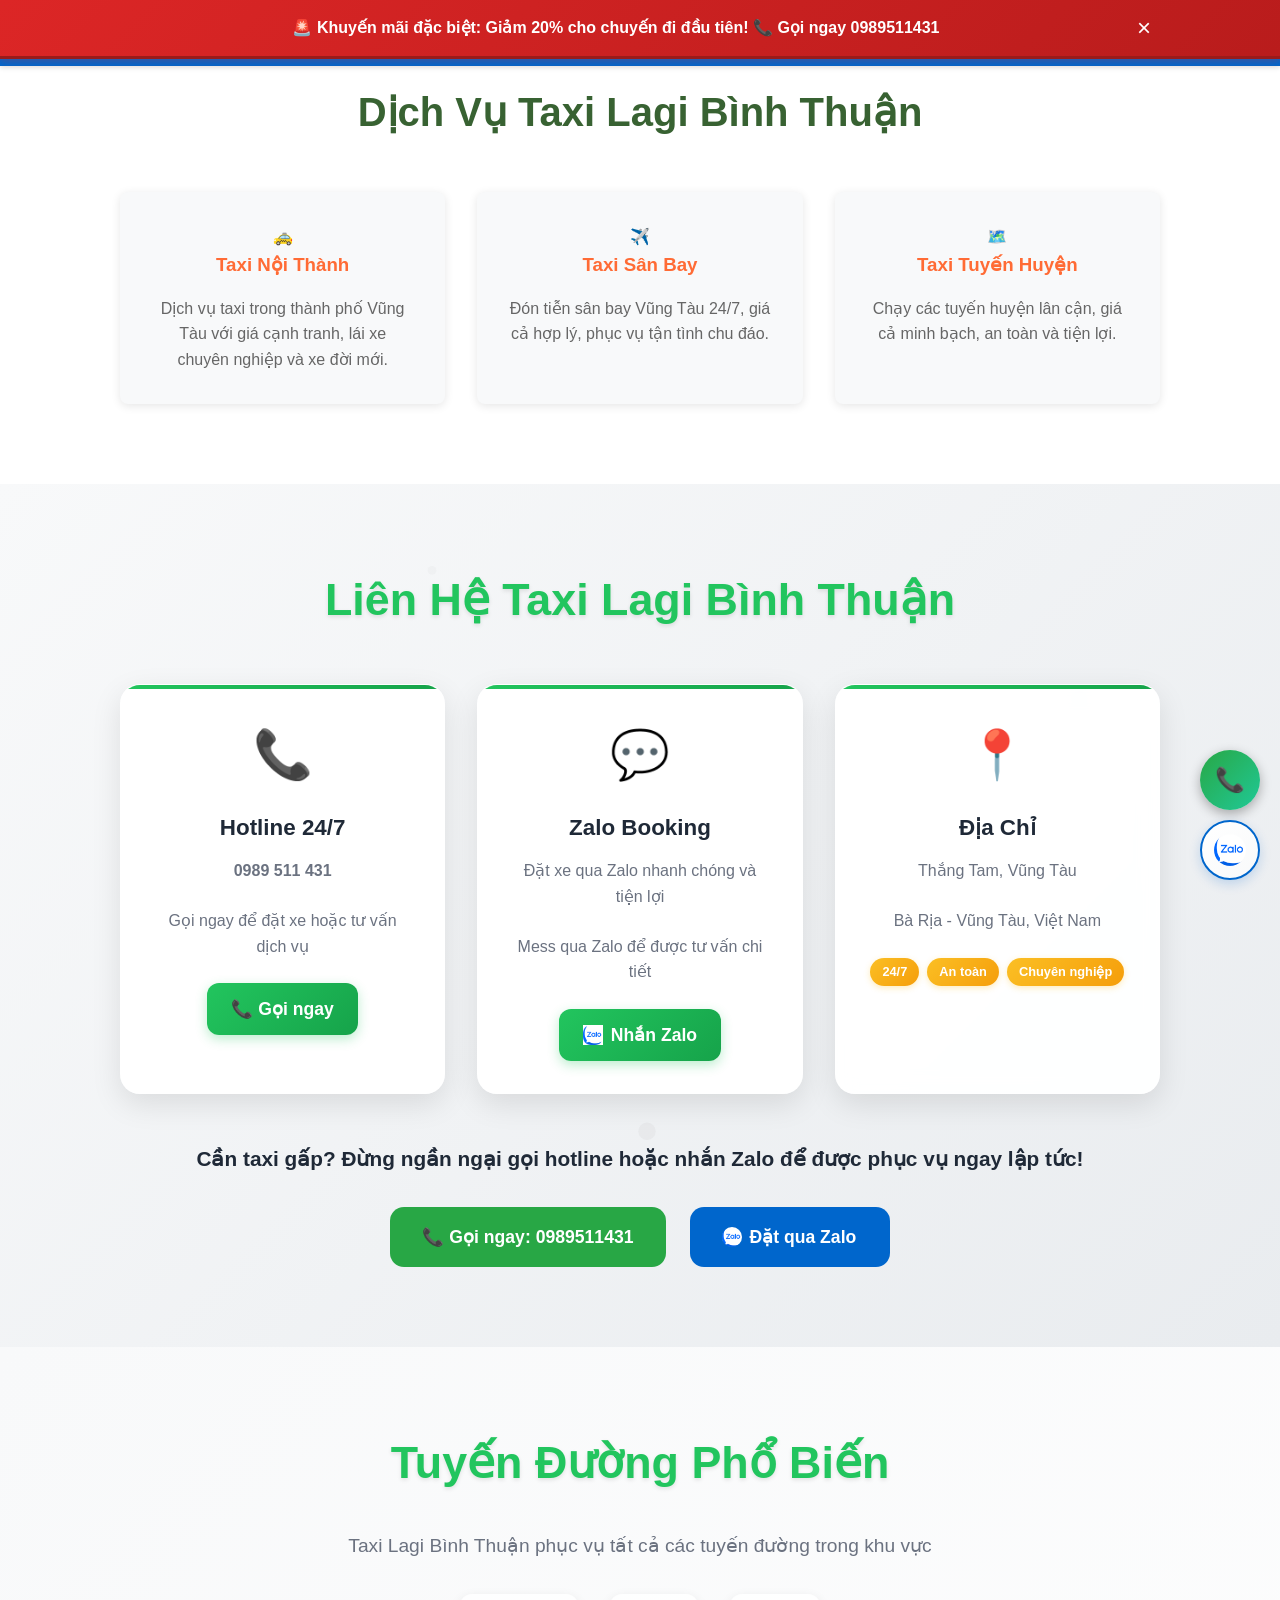
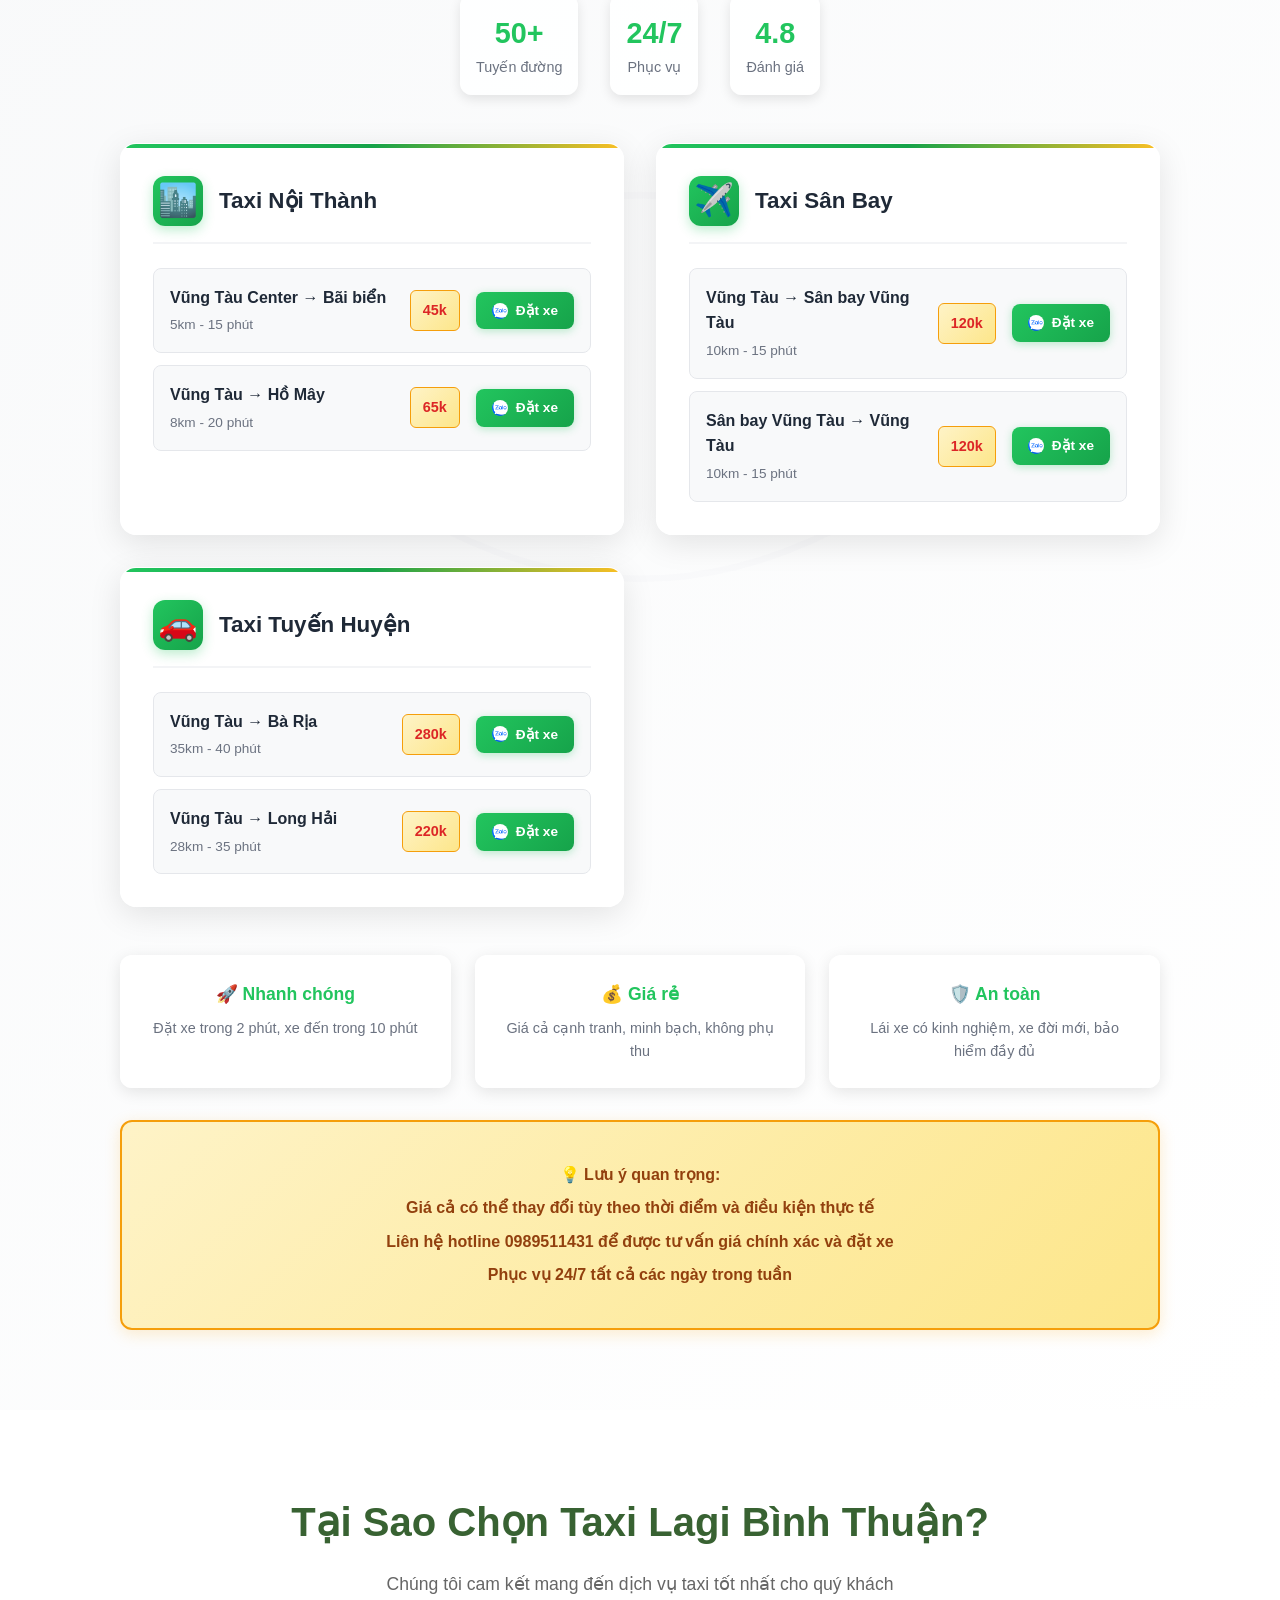
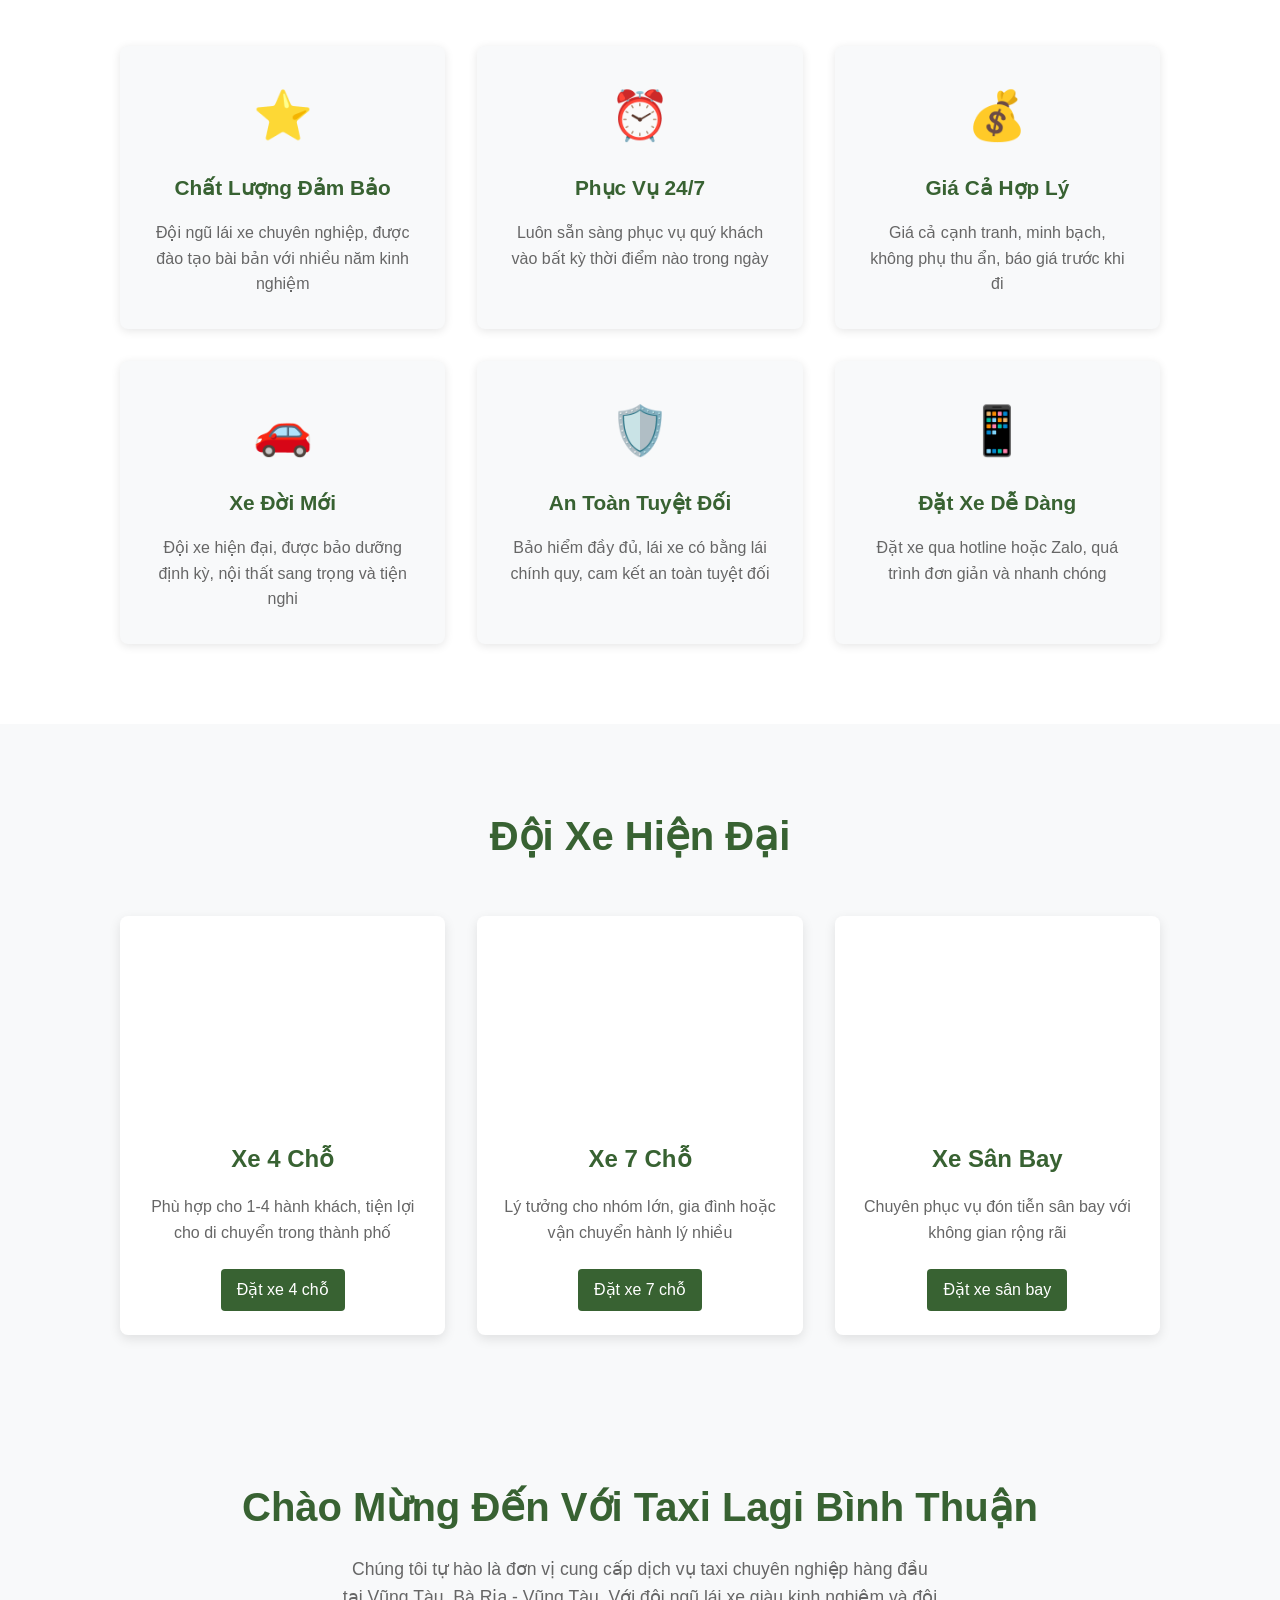
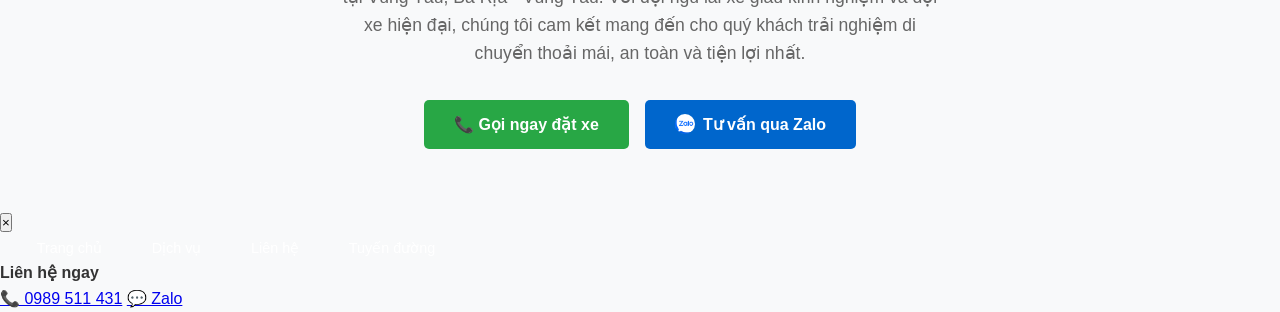
==== index.amp.html @ 353d8f66 "add lagi" ====
<!DOCTYPE html>
<html ⚡ lang="vi">
<head>
    <meta charset="UTF-8">
    <meta name="viewport" content="width=device-width, initial-scale=1.0">
    <title>Số Taxi Lagi Bình Thuận - Taxi Lagi Bình Thuận Lâm Đồng Hotline 0989511431 | Đặt Taxi Lagi</title>
    <meta name="robots" >
    <meta name="description" content="Số Taxi Lagi Bình Thuận 0989511431 - Taxi Lagi Bình Thuận Lâm Đồng chuyên nghiệp. Đặt taxi Lagi 24/7 tại Lagi, Bình Thuận, Lâm Đồng. Dịch vụ đón tiễn sân bay, nội thành, tuyến huyện với giá rẻ. Hotline 0989511431.">
    <meta name="keywords" content="số taxi lagi bình thuận, taxi lagi bình thuận lâm đồng, hotline taxi lagi bình thuận, đặt taxi lagi bình thuận, taxi lagi, taxi bình thuận, taxi lâm đồng, taxi sân bay">
    <meta name="robots" content="index, follow">
    <link rel="canonical" href="https://taxilagi.vn/">
    <link rel="icon" href="./assets/images/logo_01.png" type="image/png">

    <!-- AMP Boilerplate -->
    <style amp-boilerplate>body{-webkit-animation:-amp-start 8s steps(1,end) 0s 1 normal both;-moz-animation:-amp-start 8s steps(1,end) 0s 1 normal both;-ms-animation:-amp-start 8s steps(1,end) 0s 1 normal both;animation:-amp-start 8s steps(1,end) 0s 1 normal both}@-webkit-keyframes -amp-start{from{visibility:hidden}to{visibility:visible}}@-moz-keyframes -amp-start{from{visibility:hidden}to{visibility:visible}}@-ms-keyframes -amp-start{from{visibility:hidden}to{visibility:visible}}@-o-keyframes -amp-start{from{visibility:hidden}to{visibility:visible}}@keyframes -amp-start{from{visibility:hidden}to{visibility:visible}}</style><noscript><style amp-boilerplate>body{-webkit-animation:none;-moz-animation:none;-ms-animation:none;animation:none}</style></noscript>

    <!-- AMP Scripts -->
    <script async src="https://cdn.ampproject.org/v0.js"></script>
    <script async custom-element="amp-carousel" src="https://cdn.ampproject.org/v0/amp-carousel-0.2.js"></script>
    <script async custom-element="amp-iframe" src="https://cdn.ampproject.org/v0/amp-iframe-0.1.js"></script>
    <script async custom-element="amp-analytics" src="https://cdn.ampproject.org/v0/amp-analytics-0.1.js"></script>
    <script async custom-element="amp-sidebar" src="https://cdn.ampproject.org/v0/amp-sidebar-0.1.js"></script>

    <!-- Open Graph Meta Tags -->
    <meta property="og:type" content="website">
    <meta property="og:title" content="Số Taxi Lagi Bình Thuận - Taxi Lagi Bình Thuận Lâm Đồng Hotline 0989511431 | Đặt Taxi Lagi">
    <meta property="og:description" content="Số Taxi Lagi Bình Thuận 0989511431 - Taxi Lagi Bình Thuận Lâm Đồng chuyên nghiệp. Đặt taxi Lagi 24/7 tại Lagi, Bình Thuận, Lâm Đồng. Dịch vụ đón tiễn sân bay, nội thành, tuyến huyện với giá rẻ. Hotline 0989511431.">
    <meta property="og:url" content="https://taxilagi.vn/">
    <meta property="og:image" content="./assets/images/logo_01.png">
    <meta property="og:image:width" content="1200">
    <meta property="og:image:height" content="630">
    <meta property="og:site_name" content="Taxi Lagi Bình Thuận">
    <meta property="og:locale" content="vi_VN">

    <!-- Twitter Cards Meta Tags -->
    <meta name="twitter:card" content="summary_large_image">
    <meta name="twitter:title" content="Số Taxi Lagi Bình Thuận - Taxi Lagi Bình Thuận Lâm Đồng Hotline 0989511431 | Đặt Taxi Lagi">
    <meta name="twitter:description" content="Số Taxi Lagi Bình Thuận 0989511431 - Taxi Lagi Bình Thuận Lâm Đồng chuyên nghiệp. Đặt taxi Lagi 24/7 tại Lagi, Bình Thuận, Lâm Đồng. Dịch vụ đón tiễn sân bay, nội thành, tuyến huyện với giá rẻ. Hotline 0989511431.">
    <meta name="twitter:image" content="./assets/images/logo_01.png">


    <!-- Structured Data JSON-LD for LocalBusiness -->
    <script type="application/ld+json">
    {
      "@context": "https://schema.org",
      "@type": "LocalBusiness",
      "name": "Taxi Lagi Bình Thuận",
      "description": "Dịch vụ taxi chuyên nghiệp tại Lagi, Bình Thuận, Lâm Đồng với hotline 0989511431",
      "url": "https://taxilagi.vn/",
      "telephone": "+84-989-511-431",
      "address": {
        "@type": "PostalAddress",
        "streetAddress": "105 Lê Minh Công, Phước Lộc, Lagi",
        "addressLocality": "Lagi",
        "addressRegion": "Bình Thuận",
        "postalCode": "77000",
        "addressCountry": "VN"
      },
      "geo": {
        "@type": "GeoCoordinates",
        "latitude": 10.6667,
        "longitude": 107.7833
      },
      "openingHours": "Mo-Sa 00:00-23:59",
      "priceRange": "$$",
      "aggregateRating": {
        "@type": "AggregateRating",
        "ratingValue": "4.8",
        "reviewCount": "150"
      },
      "serviceArea": {
        "@type": "Place",
        "name": "Lagi, Bình Thuận, Lâm Đồng và các khu vực lân cận"
      },
      "offers": [
        {
          "@type": "Offer",
          "name": "Taxi Nội Thành",
          "description": "Dịch vụ taxi trong thị xã Lagi"
        },
        {
          "@type": "Offer",
          "name": "Taxi Sân Bay",
          "description": "Đón tiễn sân bay Liên Khương"
        },
        {
          "@type": "Offer",
          "name": "Taxi Tuyến Huyện",
          "description": "Dịch vụ taxi đến các huyện lân cận"
        }
      ],
      "contactPoint": {
        "@type": "ContactPoint",
        "telephone": "+84-989-511-431",
        "contactType": "customer service",
        "availableLanguage": "Vietnamese",
        "hoursAvailable": "Mo-Sa 00:00-23:59"
      },
      "sameAs": [
        "https://zalo.me/0989511431",
        "https://taxivũngtàu.vn/"
      ]
    }
    </script>

    <!-- Additional JSON-LD for Phone Display -->
    <script type="application/ld+json">
    {
      "@context": "https://schema.org",
      "@type": "Organization",
      "name": "Taxi Lagi Bình Thuận",
      "url": "https://taxivũngtàu.vn/",
      "telephone": "+84-989-511-431",
      "contactPoint": {
        "@type": "ContactPoint",
        "telephone": "+84-989-511-431",
        "contactType": "Taxi Service Hotline",
        "areaServed": "VN",
        "availableLanguage": "Vietnamese"
      }
    }
    </script>

    <!-- JSON-LD for Service with Phone -->
    <script type="application/ld+json">
    {
      "@context": "https://schema.org",
      "@type": "Service",
      "name": "Dịch vụ Taxi Lagi Bình Thuận",
      "description": "Taxi Lagi Bình Thuận - Dịch vụ taxi chuyên nghiệp với hotline 0989511431",
      "provider": {
        "@type": "LocalBusiness",
        "name": "Taxi Lagi Bình Thuận",
        "telephone": "+84-989-511-431"
      },
      "areaServed": {
        "@type": "Place",
        "name": "Bà Rịa - Vũng Tàu và các khu vực lân cận"
      },
      "serviceType": "Taxi Service"
    }
    </script>

    <!-- AMP Analytics -->
    <amp-analytics type="googleanalytics" id="analytics">
    <script type="application/json">
    {
      "vars": {
        "account": "UA-XXXXXX-X"
      },
      "triggers": {
        "trackPageview": {
          "on": "visible",
          "request": "pageview"
        },
        "trackCallClick": {
          "on": "click",
          "selector": ".btn-primary",
          "request": "event",
          "vars": {
            "eventCategory": "engagement",
            "eventAction": "call_click"
          }
        },
        "trackZaloClick": {
          "on": "click",
          "selector": ".btn-secondary",
          "request": "event",
          "vars": {
            "eventCategory": "engagement",
            "eventAction": "zalo_click"
          }
        }
      }
    }
    </script>
    </amp-analytics>

    <style amp-custom>
/* Taxi Lagi Bình Thuận - Styles */

/* Reset và Base Styles */
* {
    margin: 0;
    padding: 0;
    box-sizing: border-box;
}

/* Notification Banner */
.notification-banner {
    position: fixed;
    top: 0;
    left: 0;
    right: 0;
    background: linear-gradient(135deg, #dc2626, #b91c1c);
    color: white;
    padding: 12px 0;
    z-index: 1100;
    box-shadow: 0 2px 8px rgba(220, 38, 38, 0.3);
    transform: translateY(0);
    transition: transform 0.3s ease;
    border-bottom: 3px solid #991b1b;
}

.notification-banner.hidden {
    transform: translateY(-100%);
}

.notification-content {
    display: flex;
    justify-content: space-between;
    align-items: center;
    max-width: 1080px;
    margin: 0 auto;
    padding: 0 20px;
}

.notification-text {
    font-size: 1rem;
    font-weight: 600;
    line-height: 1.4;
    flex: 1;
    text-align: center;
}

.notification-close {
    background: none;
    border: none;
    color: white;
    font-size: 24px;
    cursor: pointer;
    padding: 4px;
    border-radius: 50%;
    width: 32px;
    height: 32px;
    display: flex;
    align-items: center;
    justify-content: center;
    transition: all 0.2s ease;
    margin-left: 16px;
}

.notification-close:hover {
    background: rgba(255, 255, 255, 0.2);
    transform: scale(1.1);
}

/* Adjust body padding when banner is visible */
body {
    padding-top: 0;
    transition: padding-top 0.3s ease;
}

body.banner-visible {
    padding-top: 60px; /* Adjust based on banner height */
}

body {
    font-family: 'Roboto', sans-serif;
    line-height: 1.6;
    color: #333;
    background-color: #f8f9fa;
}

/* Container */
.container {
    max-width: 1080px;
    margin: 0 auto;
    padding: 0 20px;
}

/* Header */
header {
    background-color: #0266cc; /* Xanh dương cố định thay vì transparent */
    color: white;
    padding: 0.8rem 0;
    position: fixed;
    width: 100%;
    top: 0;
    z-index: 1000;
    box-shadow: 0 2px 5px rgba(0,0,0,0.1);
}

/* Adjust header position when banner is visible */
body.banner-visible header {
    top: 60px; /* Push header down by banner height */
}

header .container {
    display: flex;
    justify-content: space-between;
    align-items: center;
}

.logo {
    font-size: 1.5rem;
    font-weight: bold;
    display: flex;
    align-items: center;
    margin: 0;
}

.logo img {
    height: 40px;
    width: auto;
}

nav ul {
    display: flex;
    list-style: none;
    margin: 0;
    padding: 0;
}

nav ul li {
    margin-left: 1.5rem;
}

nav ul li a {
    color: white;
    text-decoration: none;
    font-weight: 500;
    font-size: 0.9rem;
    transition: color 0.3s ease;
    padding: 0.5rem 0.8rem;
    border-radius: 4px;
}

nav ul li a:hover {
    color: #ffe66d; /* Vàng nhạt */
    background-color: rgba(255, 255, 255, 0.1);
}

/* Taxi Lagi Bình Thuận - Styles */

/* Mobile Navigation */
@media (max-width: 768px) {
    nav ul {
        display: none; /* Hide nav menu on mobile, use AMP sidebar instead */
    }

    header .container {
        padding: 0 15px;
    }

    .logo {
        font-size: 1.2rem;
    }

    .logo img {
        height: 35px;
    }
}

/* Hamburger Menu Button for Mobile */
.mobile-menu-btn {
    display: none;
    background: none;
    border: none;
    color: white;
    font-size: 24px;
    cursor: pointer;
    padding: 5px;
    margin-left: auto;
}

@media (max-width: 768px) {
    .mobile-menu-btn {
        display: block;
    }
}

/* Hero Section - Slider Only Images */
.hero {
    position: relative;
    width: 100%;
    overflow: hidden;
    margin-bottom: 20px;
}

.hero-slider {
    position: relative;
    width: 100%;
    max-width: 1080px;
    height: 80vh;

    margin: 0 auto;
    margin-top: 70px;
    border-radius: 12px;
    overflow: hidden;
    box-shadow: 0 8px 32px rgba(0,0,0,0.2);
}

/* Mobile: Full width slider */
@media (max-width: 768px) {
    .hero-slider {
        max-width: 100%;
        border-radius: 0;
        /* margin-top: 60px; Reduce top margin for mobile header */
        height: 65vh; /* Adjust height for mobile to accommodate content */
        overflow: hidden;
    }

    .slide img {
        /* Ensure images are optimized for mobile performance */
        image-rendering: -webkit-optimize-contrast;
        image-rendering: optimize-contrast;
        transform: scale(1.1); /* Slight zoom for better mobile viewing */
        transform-origin: center;
    }
}

.slide {
    position: absolute;
    top: 0;
    left: 0;
    width: 100%;
    height: 100%;
    opacity: 0;
    transition: opacity 0.6s ease;
}

.slide.active {
    opacity: 1;
}

.slide img {
    width: 100%;
    height: 100%;
    object-fit: cover;
    display: block;
}

/* Mobile image optimization */
@media (max-width: 768px) {
    .slide img {
        object-fit: cover;
        object-position: center center;
    }
}

.slider-nav {
    position: absolute;
    bottom: 30px;
    left: 50%;
    transform: translateX(-50%);
    display: flex;
    align-items: center;
    gap: 20px;
    background: rgba(0, 0, 0, 0.7);
    padding: 10px 20px;
    border-radius: 50px;
    z-index: 10;
}

.slider-prev, .slider-next {
    background: none;
    border: none;
    color: white;
    font-size: 24px;
    cursor: pointer;
    padding: 5px;
    border-radius: 50%;
    transition: background-color 0.3s ease;
}

.slider-prev:hover, .slider-next:hover {
    background-color: rgba(255, 255, 255, 0.2);
}

.slider-dots {
    display: flex;
    gap: 10px;
}

.dot {
    width: 12px;
    height: 12px;
    border-radius: 50%;
    background-color: rgba(255, 255, 255, 0.5);
    cursor: pointer;
    transition: background-color 0.3s ease;
}

.dot.active {
    background-color: #22c55e;
}

.dot:hover {
    background-color: rgba(255, 255, 255, 0.8);
}

.hero h2 {
    font-size: 3rem;
    margin-bottom: 1rem;
    font-weight: bold;
}

.hero p {
    font-size: 1.2rem;
    margin-bottom: 2rem;
    max-width: 600px;
    margin-left: auto;
    margin-right: auto;
}

.cta-buttons {
    display: flex;
    justify-content: center;
    gap: 1rem;
    flex-wrap: wrap;
}

/* Buttons */
.btn {
    display: inline-block;
    padding: 12px 30px;
    text-decoration: none;
    border-radius: 5px;
    font-weight: 600;
    transition: all 0.3s ease;
    cursor: pointer;
    border: none;
    font-size: 1rem;
}

.btn-primary {
    background-color: #28a745;
    color: white;
}

.btn-primary:hover {
    background-color: #218838;
    transform: translateY(-2px);
    box-shadow: 0 4px 8px rgba(0,0,0,0.2);
}

.btn-secondary {
    background-color: #0066cc;
    color: white;
    display: flex;
    align-items: center;
    gap: 0.5rem;
}

.btn-secondary:hover {
    background-color: #004499;
    transform: translateY(-2px);
    box-shadow: 0 4px 8px rgba(0,0,0,0.2);
}

.btn-secondary img {
    width: 20px;
    height: 20px;
    border-radius: 50%;
}

/* Services Section */
.services {
    padding: 80px 0;
    background-color: white;
}

.services h2 {
    text-align: center;
    margin-bottom: 3rem;
    color: #386232;
    font-size: 2.5rem;
}

.services-grid {
    display: grid;
    grid-template-columns: repeat(auto-fit, minmax(250px, 1fr));
    gap: 2rem;
}

.service-item {
    background-color: #f8f9fa;
    padding: 2rem;
    border-radius: 8px;
    text-align: center;
    box-shadow: 0 2px 10px rgba(0,0,0,0.1);
    transition: transform 0.3s ease;
}

.service-item:hover {
    transform: translateY(-5px);
}

.service-item h3 {
    color: #ff6b35;
    margin-bottom: 1rem;
}

.service-item p {
    color: #666;
}

/* Contact Section */
.contact {
    padding: 80px 0;
    background: linear-gradient(135deg, #f8f9fa 0%, #e9ecef 100%);
    position: relative;
    overflow: hidden;
}

.contact::before {
    content: '';
    position: absolute;
    top: 0;
    left: 0;
    right: 0;
    bottom: 0;
    background: url('data:image/svg+xml,<svg xmlns="http://www.w3.org/2000/svg" viewBox="0 0 100 100"><defs><pattern id="grain" width="100" height="100" patternUnits="userSpaceOnUse"><circle cx="25" cy="25" r="1" fill="%23000000" opacity="0.03"/><circle cx="75" cy="75" r="1" fill="%23000000" opacity="0.03"/><circle cx="50" cy="10" r="0.5" fill="%23000000" opacity="0.02"/></pattern></defs><rect width="100" height="100" fill="url(%23grain)"/></svg>');
    pointer-events: none;
}

.contact h2 {
    text-align: center;
    margin-bottom: 3rem;
    color: #22c55e;
    font-size: 2.8rem;
    font-weight: 700;
    text-shadow: 0 2px 4px rgba(0,0,0,0.1);
    position: relative;
    z-index: 2;
}

.contact-grid {
    display: grid;
    grid-template-columns: repeat(auto-fit, minmax(280px, 1fr));
    gap: 2rem;
    margin-bottom: 3rem;
    position: relative;
    z-index: 2;
}

.contact-card {
    background: rgba(255, 255, 255, 0.95);
    backdrop-filter: blur(10px);
    -webkit-backdrop-filter: blur(10px);
    border-radius: 20px;
    padding: 2rem;
    text-align: center;
    box-shadow: 0 10px 30px rgba(0,0,0,0.1);
    transition: all 0.3s ease;
    border: 1px solid rgba(255, 255, 255, 0.2);
    position: relative;
    overflow: hidden;
}

.contact-card::before {
    content: '';
    position: absolute;
    top: 0;
    left: 0;
    right: 0;
    height: 4px;
    background: linear-gradient(90deg, #22c55e, #16a34a);
}

.contact-card:hover {
    transform: translateY(-8px);
    box-shadow: 0 20px 40px rgba(0,0,0,0.15);
}

.contact-icon {
    font-size: 3rem;
    margin-bottom: 1rem;
    display: block;
}

.contact-card h3 {
    color: #1f2937;
    margin-bottom: 0.8rem;
    font-size: 1.4rem;
    font-weight: 600;
}

.contact-card p {
    color: #6b7280;
    margin-bottom: 1.5rem;
    line-height: 1.6;
    font-size: 1rem;
}

.contact-link {
    display: inline-flex;
    align-items: center;
    justify-content: center;
    background: linear-gradient(135deg, #22c55e, #16a34a);
    color: white;
    text-decoration: none;
    padding: 12px 24px;
    border-radius: 12px;
    font-weight: 600;
    font-size: 1.1rem;
    transition: all 0.3s ease;
    box-shadow: 0 4px 12px rgba(34, 197, 94, 0.3);
}

.contact-link:hover {
    transform: translateY(-2px);
    box-shadow: 0 8px 20px rgba(34, 197, 94, 0.4);
    text-decoration: none;
    color: white;
}

.service-highlights {
    display: flex;
    justify-content: center;
    gap: 0.5rem;
    flex-wrap: wrap;
    margin-top: 1rem;
}

.highlight-tag {
    background: linear-gradient(135deg, #fbbf24, #f59e0b);
    color: white;
    padding: 4px 12px;
    border-radius: 20px;
    font-size: 0.8rem;
    font-weight: 600;
    box-shadow: 0 2px 6px rgba(251, 191, 36, 0.3);
}

.contact-cta {
    text-align: center;
    position: relative;
    z-index: 2;
}

.cta-text {
    font-size: 1.3rem;
    color: #1f2937;
    margin-bottom: 2rem;
    font-weight: 600;
}

.cta-buttons {
    display: flex;
    justify-content: center;
    gap: 1.5rem;
    flex-wrap: wrap;
}

.btn-large {
    padding: 16px 32px;
    font-size: 1.1rem;
    font-weight: 700;
    border-radius: 14px;
    min-width: 200px;
}

/* Mobile responsive for contact */
@media (max-width: 768px) {
    .contact h2 {
        font-size: 2.2rem;
        margin-bottom: 2rem;
    }

    .contact-grid {
        grid-template-columns: 1fr;
        gap: 1.5rem;
        margin-bottom: 2rem;
    }

    .contact-card {
        padding: 1.5rem;
    }

    .contact-icon {
        font-size: 2.5rem;
    }

    .contact-card h3 {
        font-size: 1.2rem;
    }

    .cta-buttons {
        flex-direction: column;
        align-items: center;
        gap: 1rem;
    }

    .btn-large {
        min-width: 250px;
        width: 100%;
        max-width: 300px;
    }
}

/* Why Us Section */
.why-us {
    padding: 80px 0;
    background-color: white;
}

.why-us h2 {
    text-align: center;
    margin-bottom: 1rem;
    color: #386232;
    font-size: 2.5rem;
}

.section-subtitle {
    text-align: center;
    margin-bottom: 3rem;
    color: #666;
    font-size: 1.1rem;
    max-width: 600px;
    margin-left: auto;
    margin-right: auto;
}

.advantages-grid {
    display: grid;
    grid-template-columns: repeat(auto-fit, minmax(300px, 1fr));
    gap: 2rem;
}

.advantage-item {
    background-color: #f8f9fa;
    padding: 2rem;
    border-radius: 8px;
    text-align: center;
    box-shadow: 0 2px 10px rgba(0,0,0,0.1);
    transition: transform 0.3s ease;
}

.advantage-item:hover {
    transform: translateY(-5px);
}

.advantage-icon {
    font-size: 3rem;
    margin-bottom: 1rem;
}

.advantage-item h3 {
    color: #386232;
    margin-bottom: 1rem;
    font-size: 1.3rem;
}

.advantage-item p {
    color: #666;
    line-height: 1.6;
}

/* Fleet Section */
.fleet {
    padding: 80px 0;
    background-color: #f8f9fa;
}

.fleet h2 {
    text-align: center;
    margin-bottom: 3rem;
    color: #386232;
    font-size: 2.5rem;
}

.fleet-grid {
    display: grid;
    grid-template-columns: repeat(auto-fit, minmax(300px, 1fr));
    gap: 2rem;
}

.fleet-item {
    background-color: white;
    border-radius: 8px;
    overflow: hidden;
    box-shadow: 0 4px 12px rgba(0,0,0,0.1);
    transition: transform 0.3s ease;
}

.fleet-item:hover {
    transform: translateY(-5px);
}

.fleet-image {
    width: 100%;
    height: 200px;
    overflow: hidden;
}

.fleet-image img {
    width: 100%;
    height: 100%;
    object-fit: cover;
    transition: transform 0.3s ease;
}

.fleet-image:hover img {
    transform: scale(1.05);
}

.fleet-info {
    padding: 1.5rem;
    text-align: center;
}

.fleet-info h3 {
    color: #386232;
    margin-bottom: 1rem;
    font-size: 1.5rem;
}

.fleet-info p {
    color: #666;
    margin-bottom: 1.5rem;
    line-height: 1.6;
}

.fleet-link {
    display: inline-block;
    background-color: #386232;
    color: white;
    padding: 0.5rem 1rem;
    text-decoration: none;
    border-radius: 4px;
    font-weight: 500;
    transition: background-color 0.3s ease;
}

.fleet-link:hover {
    background-color: #16a34a;
}

/* Routes Section */
.routes {
    padding: 80px 0;
    background: linear-gradient(135deg, #f8f9fa 0%, #ffffff 100%);
    position: relative;
    overflow: hidden;
}

.routes::before {
    content: '';
    position: absolute;
    top: 0;
    left: 0;
    right: 0;
    bottom: 0;
    background: url('data:image/svg+xml,<svg xmlns="http://www.w3.org/2000/svg" viewBox="0 0 100 100"><defs><pattern id="route-pattern" width="100" height="100" patternUnits="userSpaceOnUse"><path d="M20,50 Q50,20 80,50 Q50,80 20,50 Z" fill="none" stroke="%23e5e7eb" stroke-width="0.5" opacity="0.1"/></pattern></defs><rect width="100" height="100" fill="url(%23route-pattern)"/></svg>');
    pointer-events: none;
}

.routes h2 {
    text-align: center;
    margin-bottom: 2rem;
    color: #22c55e;
    font-size: 2.8rem;
    font-weight: 700;
    text-shadow: 0 2px 4px rgba(0,0,0,0.1);
    position: relative;
    z-index: 2;
}

.routes-intro {
    text-align: center;
    margin-bottom: 3rem;
    position: relative;
    z-index: 2;
}

.routes-subtitle {
    font-size: 1.2rem;
    color: #6b7280;
    margin-bottom: 2rem;
    font-weight: 500;
}

.route-stats {
    display: flex;
    justify-content: center;
    gap: 2rem;
    flex-wrap: wrap;
}

.stat-item {
    text-align: center;
    padding: 1rem;
    background: rgba(255, 255, 255, 0.9);
    border-radius: 12px;
    box-shadow: 0 4px 12px rgba(0,0,0,0.1);
    min-width: 80px;
}

.stat-number {
    display: block;
    font-size: 1.8rem;
    font-weight: 700;
    color: #22c55e;
}

.stat-label {
    display: block;
    font-size: 0.9rem;
    color: #6b7280;
    font-weight: 500;
}

.routes-grid {
    display: grid;
    grid-template-columns: repeat(auto-fit, minmax(350px, 1fr));
    gap: 2rem;
    margin-bottom: 3rem;
    position: relative;
    z-index: 2;
}

.route-category {
    background: rgba(255, 255, 255, 0.95);
    -webkit-backdrop-filter: blur(10px);
    backdrop-filter: blur(10px);
    border-radius: 16px;
    padding: 2rem;
    box-shadow: 0 8px 32px rgba(0,0,0,0.1);
    border: 1px solid rgba(255, 255, 255, 0.2);
    transition: all 0.3s ease;
    position: relative;
    overflow: hidden;
}

.route-category::before {
    content: '';
    position: absolute;
    top: 0;
    left: 0;
    right: 0;
    height: 4px;
    background: linear-gradient(90deg, #22c55e, #16a34a, #fbbf24);
}

.route-category:hover {
    transform: translateY(-4px);
    box-shadow: 0 16px 48px rgba(0,0,0,0.15);
}

.category-header {
    display: flex;
    align-items: center;
    gap: 1rem;
    margin-bottom: 1.5rem;
    padding-bottom: 1rem;
    border-bottom: 2px solid #f3f4f6;
}

.category-icon {
    font-size: 2rem;
    background: linear-gradient(135deg, #22c55e, #16a34a);
    width: 50px;
    height: 50px;
    border-radius: 12px;
    display: flex;
    align-items: center;
    justify-content: center;
    box-shadow: 0 4px 12px rgba(34, 197, 94, 0.3);
}

.route-category h3 {
    color: #1f2937;
    margin: 0;
    font-size: 1.4rem;
    font-weight: 600;
}

.route-list {
    display: flex;
    flex-direction: column;
    gap: 0.75rem;
}

.route-item {
    display: flex;
    justify-content: space-between;
    align-items: center;
    padding: 1rem;
    background: #f8f9fa;
    border-radius: 8px;
    transition: all 0.3s ease;
    border: 1px solid #e5e7eb;
}

.route-item:hover {
    background: #ffffff;
    box-shadow: 0 4px 12px rgba(0,0,0,0.1);
    transform: translateX(4px);
}

.route-info {
    display: flex;
    flex-direction: column;
    gap: 0.25rem;
    flex: 1;
}

.route-name {
    font-weight: 600;
    color: #1f2937;
    font-size: 1rem;
}

.route-distance {
    font-size: 0.85rem;
    color: #6b7280;
    font-weight: 400;
}

.route-action {
    display: flex;
    align-items: center;
    gap: 1rem;
}

.route-price {
    font-weight: 700;
    color: #dc2626;
    background: linear-gradient(135deg, #fef3c7, #fde68a);
    padding: 0.5rem 0.75rem;
    border-radius: 6px;
    font-size: 0.9rem;
    border: 1px solid #f59e0b;
}

.route-book-btn {
    display: flex;
    align-items: center;
    gap: 0.5rem;
    background: linear-gradient(135deg, #22c55e, #16a34a);
    color: white;
    text-decoration: none;
    padding: 0.5rem 1rem;
    border-radius: 8px;
    font-size: 0.85rem;
    font-weight: 600;
    transition: all 0.3s ease;
    box-shadow: 0 2px 8px rgba(34, 197, 94, 0.3);
}

.route-book-btn:hover {
    transform: translateY(-2px);
    box-shadow: 0 4px 16px rgba(34, 197, 94, 0.4);
    text-decoration: none;
    color: white;
}

.route-book-btn img {
    width: 16px;
    height: 16px;
    border-radius: 50%;
}

.route-highlights {
    display: grid;
    grid-template-columns: repeat(auto-fit, minmax(250px, 1fr));
    gap: 1.5rem;
    margin-bottom: 2rem;
    position: relative;
    z-index: 2;
}

.highlight-box {
    background: rgba(255, 255, 255, 0.95);
    /* backdrop-filter: blur(10px); */
    padding: 1.5rem;
    border-radius: 12px;
    text-align: center;
    box-shadow: 0 4px 16px rgba(0,0,0,0.1);
    border: 1px solid rgba(255, 255, 255, 0.2);
}

.highlight-box h4 {
    color: #22c55e;
    margin-bottom: 0.5rem;
    font-size: 1.1rem;
    font-weight: 600;
}

.highlight-box p {
    color: #6b7280;
    font-size: 0.9rem;
    margin: 0;
}

.route-note {
    background: linear-gradient(135deg, #fef3c7, #fde68a);
    border: 2px solid #f59e0b;
    border-radius: 12px;
    padding: 2rem;
    text-align: center;
    position: relative;
    z-index: 2;
    box-shadow: 0 4px 16px rgba(245, 158, 11, 0.2);
}

.route-note p {
    margin: 0.5rem 0;
    color: #92400e;
    font-weight: 600;
    font-size: 1rem;
    line-height: 1.6;
}

/* Mobile responsive for notification banner */
@media (max-width: 768px) {
    .notification-banner {
        padding: 10px 0;
    }

    .notification-content {
        padding: 0 15px;
    }

    .notification-text {
        font-size: 0.85rem;
        text-align: center;
    }

    .notification-close {
        font-size: 20px;
        width: 28px;
        height: 28px;
        margin-left: 12px;
    }

    body.banner-visible {
        padding-top: 50px; /* Smaller banner height on mobile */
    }

    body.banner-visible header {
        top: 50px; /* Adjust header position for smaller banner */
    }
}

/* Mobile responsive for routes */
@media (max-width: 768px) {
    .routes h2 {
        font-size: 2.2rem;
        margin-bottom: 1.5rem;
    }

    .routes-intro {
        margin-bottom: 2rem;
    }

    .route-stats {
        gap: 1rem;
    }

    .stat-item {
        padding: 0.75rem;
        min-width: 70px;
    }

    .stat-number {
        font-size: 1.5rem;
    }

    .routes-grid {
        grid-template-columns: 1fr;
        gap: 1.5rem;
        margin-bottom: 2rem;
    }

    .route-category {
        padding: 1.5rem;
    }

    .category-header {
        gap: 0.75rem;
        margin-bottom: 1rem;
        padding-bottom: 0.75rem;
    }

    .category-icon {
        width: 40px;
        height: 40px;
        font-size: 1.5rem;
    }

    .route-category h3 {
        font-size: 1.2rem;
    }

    .route-item {
        flex-direction: column;
        align-items: flex-start;
        gap: 0.75rem;
        padding: 0.75rem;
    }

    .route-info {
        width: 100%;
    }

    .route-action {
        width: 100%;
        justify-content: space-between;
    }

    .route-book-btn {
        padding: 0.5rem 0.75rem;
        font-size: 0.8rem;
    }

    .route-highlights {
        grid-template-columns: 1fr;
        gap: 1rem;
        margin-bottom: 1.5rem;
    }

    .highlight-box {
        padding: 1rem;
    }

    .route-note {
        padding: 1.5rem;
    }

    .route-note p {
        font-size: 0.9rem;
    }
}

/* Welcome Section (below hero) */
.welcome-section {
    padding: 60px 0;
    background-color: #f8f9fa;
    text-align: center;
}

.welcome-content h2 {
    font-size: 2.5rem;
    color: #386232;
    margin-bottom: 1rem;
    font-weight: bold;
}

.welcome-content p {
    font-size: 1.1rem;
    color: #666;
    max-width: 600px;
    margin: 0 auto 2rem;
    line-height: 1.6;
}

.welcome-content .cta-buttons {
    display: flex;
    justify-content: center;
    gap: 1rem;
    flex-wrap: wrap;
}

/* Floating Action Buttons */
.floating-buttons {
    position: fixed;
    bottom: 20px;
    right: 20px;
    z-index: 1000;
    display: flex;
    flex-direction: column;
    gap: 10px;
}

.float-btn {
    width: 60px;
    height: 60px;
    border-radius: 50%;
    display: flex;
    align-items: center;
    justify-content: center;
    text-decoration: none;
    font-size: 24px;
    box-shadow: 0 4px 12px rgba(0,0,0,0.3);
    transition: all 0.3s ease;
    border: none;
    cursor: pointer;
    position: relative;
    animation: gentlePulse 3s ease-in-out infinite, attentionShake 6s ease-in-out infinite, pulsingRing 1s ease-in-out infinite;
}

.float-btn:hover {
    transform: scale(1.15);
    box-shadow: 0 8px 24px rgba(0,0,0,0.5);
    animation: shakeAndGlow 0.6s ease-in-out, gentlePulse 3s ease-in-out infinite;
}

.phone-btn {
    background: linear-gradient(135deg, #28a745, #20c997);
    color: white;
}

.phone-btn:hover {
    background: linear-gradient(135deg, #218838, #17a2b8);
}

.zalo-btn {
    background: linear-gradient(135deg, #ffffff, #f8f9fa);
    border: 2px solid #0066cc;
    box-shadow: 0 4px 12px rgba(0,102,204,0.2);
}

.zalo-btn:hover {
    background: linear-gradient(135deg, #0066cc, #0056b3);
    border-color: #0056b3;
}

.zalo-btn:hover img {
    filter: brightness(0) invert(1);
}

.zalo-btn img {
    width: 32px;
    height: 32px;
    border-radius: 50%;
    transition: all 0.3s ease;
}

/* Animations */
@keyframes gentlePulse {
    0%, 100% {
        transform: scale(1);
        box-shadow: 0 4px 12px rgba(0,0,0,0.3);
    }
    50% {
        transform: scale(1.05);
        box-shadow: 0 6px 16px rgba(0,0,0,0.4);
    }
}

@keyframes shakeAndGlow {
    0%, 100% {
        transform: scale(1.15) translateX(0);
    }
    10%, 30%, 50%, 70%, 90% {
        transform: scale(1.15) translateX(-2px);
    }
    20%, 40%, 60%, 80% {
        transform: scale(1.15) translateX(2px);
    }
}

@keyframes attentionShake {
    0%, 95%, 100% {
        transform: translateX(0) rotate(0deg);
    }
    96% {
        transform: translateX(-2px) rotate(-1deg);
    }
    97% {
        transform: translateX(2px) rotate(1deg);
    }
    98% {
        transform: translateX(-2px) rotate(-1deg);
    }
    99% {
        transform: translateX(2px) rotate(1deg);
    }
}

/* Add glow effect for zalo button */
.zalo-btn::before {
    content: '';
    position: absolute;
    top: -2px;
    left: -2px;
    right: -2px;
    bottom: -2px;
    border-radius: 50%;
    background: linear-gradient(45deg, #0066cc, #0099ff, #0066cc);
    z-index: -1;
    opacity: 0;
    transition: opacity 0.3s ease;
}

.zalo-btn:hover::before {
    opacity: 1;
    animation: rotateGlow 2s linear infinite;
}
@keyframes rotateGlow {
    0% {
        transform: rotate(0deg);
    }
    100% {
        transform: rotate(360deg);
    }
}
    </style>
</head>
<body>
    <!-- Notification Banner -->
    <div class="notification-banner" [hidden]="bannerHidden">
        <div class="notification-content">
            <div class="notification-text">
                🚨 Khuyến mãi đặc biệt: Giảm 20% cho chuyến đi đầu tiên! 📞 Gọi ngay 0989511431
            </div>
            <button class="notification-close" on="tap:AMP.setState({bannerHidden: true})">&times;</button>
        </div>
    </div>

    <!-- Header -->
    <header>
        <div class="container">
            <div class="logo">
                <img src="./assets/images/logo_taxi_vungtau.png" alt="Taxi Lagi Bình Thuận Logo">
                <span>Taxi Lagi Bình Thuận</span>
            </div>
            <nav>
                <ul>
                    <li><a href="#hero">Trang chủ</a></li>
                    <li><a href="#services">Dịch vụ</a></li>
                    <li><a href="#contact">Liên hệ</a></li>
                    <li><a href="#routes">Tuyến đường</a></li>
                </ul>
            </nav>
            <button class="mobile-menu-btn" on="tap:sidebar.toggle">☰</button>
        </div>
    </header>

    <!-- Hero Section with AMP Carousel -->
    <amp-carousel id="hero" layout="responsive" width="1200" height="400" type="slides" autoplay delay="5000" loop>
        <amp-img src="./assets/images/banner-vungtau.jpg" width="1200" height="400" layout="responsive" alt="Taxi Lagi Bình Thuận - Dịch vụ taxi chuyên nghiệp"></amp-img>
        <amp-img src="./assets/images/banner01.jpg" width="1200" height="400" layout="responsive" alt="Taxi sân bay Vũng Tàu"></amp-img>
        <amp-img src="./assets/images/banner02.webp" width="1200" height="400" layout="responsive" alt="Taxi nội thành Vũng Tàu"></amp-img>
    </amp-carousel>

    <!-- Services Section -->
    <section class="services" id="services">
        <div class="container">
            <h2>Dịch Vụ Taxi Lagi Bình Thuận</h2>
            <div class="services-grid">
                <div class="service-item">
                    <div class="service-icon">🚕</div>
                    <h3>Taxi Nội Thành</h3>
                    <p>Dịch vụ taxi trong thành phố Vũng Tàu với giá cạnh tranh, lái xe chuyên nghiệp và xe đời mới.</p>
                </div>
                <div class="service-item">
                    <div class="service-icon">✈️</div>
                    <h3>Taxi Sân Bay</h3>
                    <p>Đón tiễn sân bay Vũng Tàu 24/7, giá cả hợp lý, phục vụ tận tình chu đáo.</p>
                </div>
                <div class="service-item">
                    <div class="service-icon">🗺️</div>
                    <h3>Taxi Tuyến Huyện</h3>
                    <p>Chạy các tuyến huyện lân cận, giá cả minh bạch, an toàn và tiện lợi.</p>
                </div>
            </div>
        </div>
    </section>

    <!-- Contact Section -->
    <section class="contact" id="contact">
        <div class="container">
            <h2>Liên Hệ Taxi Lagi Bình Thuận</h2>
            <div class="contact-grid">
                <div class="contact-card">
                    <div class="contact-icon">📞</div>
                    <h3>Hotline 24/7</h3>
                    <p><strong>0989 511 431</strong></p>
                    <p>Gọi ngay để đặt xe hoặc tư vấn dịch vụ</p>
                    <a href="tel:0989511431" class="contact-link">
                        📞 Gọi ngay
                    </a>
                </div>
                <div class="contact-card">
                    <div class="contact-icon">💬</div>
                    <h3>Zalo Booking</h3>
                    <p>Đặt xe qua Zalo nhanh chóng và tiện lợi</p>
                    <p>Mess qua Zalo để được tư vấn chi tiết</p>
                    <a href="https://zalo.me/0989511431" class="contact-link">
                        <img src="./assets/images/zalo.png" alt="Zalo" style="width: 20px; height: 20px; margin-right: 8px;"> Nhắn Zalo
                    </a>
                </div>
                <div class="contact-card">
                    <div class="contact-icon">📍</div>
                    <h3>Địa Chỉ</h3>
                    <p>Thắng Tam, Vũng Tàu</p>
                    <p>Bà Rịa - Vũng Tàu, Việt Nam</p>
                    <div class="service-highlights">
                        <span class="highlight-tag">24/7</span>
                        <span class="highlight-tag">An toàn</span>
                        <span class="highlight-tag">Chuyên nghiệp</span>
                    </div>
                </div>
            </div>
            <div class="contact-cta">
                <p class="cta-text">Cần taxi gấp? Đừng ngần ngại gọi hotline hoặc nhắn Zalo để được phục vụ ngay lập tức!</p>
                <div class="cta-buttons">
                    <a href="tel:0989511431" class="btn btn-large btn-primary">📞 Gọi ngay: 0989511431</a>
                    <a href="https://zalo.me/0989511431" class="btn btn-large btn-secondary">
                        <img src="./assets/images/zalo.png" alt="Zalo"> Đặt qua Zalo
                    </a>
                </div>
            </div>
        </div>
    </section>

    <!-- Routes Section -->
    <section class="routes" id="routes">
        <div class="container">
            <h2>Tuyến Đường Phổ Biến</h2>
            <div class="routes-intro">
                <p class="routes-subtitle">Taxi Lagi Bình Thuận phục vụ tất cả các tuyến đường trong khu vực</p>
                <div class="route-stats">
                    <div class="stat-item">
                        <span class="stat-number">50+</span>
                        <span class="stat-label">Tuyến đường</span>
                    </div>
                    <div class="stat-item">
                        <span class="stat-number">24/7</span>
                        <span class="stat-label">Phục vụ</span>
                    </div>
                    <div class="stat-item">
                        <span class="stat-number">4.8</span>
                        <span class="stat-label">Đánh giá</span>
                    </div>
                </div>
            </div>

            <div class="routes-grid">
                <div class="route-category">
                    <div class="category-header">
                        <div class="category-icon">🏙️</div>
                        <h3>Taxi Nội Thành</h3>
                    </div>
                    <div class="route-list">
                        <div class="route-item">
                            <div class="route-info">
                                <div class="route-name">Vũng Tàu Center → Bãi biển</div>
                                <div class="route-distance">5km - 15 phút</div>
                            </div>
                            <div class="route-action">
                                <div class="route-price">45k</div>
                                <a href="https://zalo.me/0989511431" class="route-book-btn">
                                    <img src="./assets/images/zalo.png" alt="Zalo"> Đặt xe
                                </a>
                            </div>
                        </div>
                        <div class="route-item">
                            <div class="route-info">
                                <div class="route-name">Vũng Tàu → Hồ Mây</div>
                                <div class="route-distance">8km - 20 phút</div>
                            </div>
                            <div class="route-action">
                                <div class="route-price">65k</div>
                                <a href="https://zalo.me/0989511431" class="route-book-btn">
                                    <img src="./assets/images/zalo.png" alt="Zalo"> Đặt xe
                                </a>
                            </div>
                        </div>
                    </div>
                </div>

                <div class="route-category">
                    <div class="category-header">
                        <div class="category-icon">✈️</div>
                        <h3>Taxi Sân Bay</h3>
                    </div>
                    <div class="route-list">
                        <div class="route-item">
                            <div class="route-info">
                                <div class="route-name">Vũng Tàu → Sân bay Vũng Tàu</div>
                                <div class="route-distance">10km - 15 phút</div>
                            </div>
                            <div class="route-action">
                                <div class="route-price">120k</div>
                                <a href="https://zalo.me/0989511431" class="route-book-btn">
                                    <img src="./assets/images/zalo.png" alt="Zalo"> Đặt xe
                                </a>
                            </div>
                        </div>
                        <div class="route-item">
                            <div class="route-info">
                                <div class="route-name">Sân bay Vũng Tàu → Vũng Tàu</div>
                                <div class="route-distance">10km - 15 phút</div>
                            </div>
                            <div class="route-action">
                                <div class="route-price">120k</div>
                                <a href="https://zalo.me/0989511431" class="route-book-btn">
                                    <img src="./assets/images/zalo.png" alt="Zalo"> Đặt xe
                                </a>
                            </div>
                        </div>
                    </div>
                </div>

                <div class="route-category">
                    <div class="category-header">
                        <div class="category-icon">🚗</div>
                        <h3>Taxi Tuyến Huyện</h3>
                    </div>
                    <div class="route-list">
                        <div class="route-item">
                            <div class="route-info">
                                <div class="route-name">Vũng Tàu → Bà Rịa</div>
                                <div class="route-distance">35km - 40 phút</div>
                            </div>
                            <div class="route-action">
                                <div class="route-price">280k</div>
                                <a href="https://zalo.me/0989511431" class="route-book-btn">
                                    <img src="./assets/images/zalo.png" alt="Zalo"> Đặt xe
                                </a>
                            </div>
                        </div>
                        <div class="route-item">
                            <div class="route-info">
                                <div class="route-name">Vũng Tàu → Long Hải</div>
                                <div class="route-distance">28km - 35 phút</div>
                            </div>
                            <div class="route-action">
                                <div class="route-price">220k</div>
                                <a href="https://zalo.me/0989511431" class="route-book-btn">
                                    <img src="./assets/images/zalo.png" alt="Zalo"> Đặt xe
                                </a>
                            </div>
                        </div>
                    </div>
                </div>
            </div>

            <div class="route-highlights">
                <div class="highlight-box">
                    <h4>🚀 Nhanh chóng</h4>
                    <p>Đặt xe trong 2 phút, xe đến trong 10 phút</p>
                </div>
                <div class="highlight-box">
                    <h4>💰 Giá rẻ</h4>
                    <p>Giá cả cạnh tranh, minh bạch, không phụ thu</p>
                </div>
                <div class="highlight-box">
                    <h4>🛡️ An toàn</h4>
                    <p>Lái xe có kinh nghiệm, xe đời mới, bảo hiểm đầy đủ</p>
                </div>
            </div>

            <div class="route-note">
                <p>💡 <strong>Lưu ý quan trọng:</strong></p>
                <p>Giá cả có thể thay đổi tùy theo thời điểm và điều kiện thực tế</p>
                <p>Liên hệ hotline 0989511431 để được tư vấn giá chính xác và đặt xe</p>
                <p>Phục vụ 24/7 tất cả các ngày trong tuần</p>
            </div>
        </div>
    </section>

    <!-- Why Us Section -->
    <section class="why-us">
        <div class="container">
            <h2>Tại Sao Chọn Taxi Lagi Bình Thuận?</h2>
            <p class="section-subtitle">Chúng tôi cam kết mang đến dịch vụ taxi tốt nhất cho quý khách</p>

            <div class="advantages-grid">
                <div class="advantage-item">
                    <div class="advantage-icon">⭐</div>
                    <h3>Chất Lượng Đảm Bảo</h3>
                    <p>Đội ngũ lái xe chuyên nghiệp, được đào tạo bài bản với nhiều năm kinh nghiệm</p>
                </div>
                <div class="advantage-item">
                    <div class="advantage-icon">⏰</div>
                    <h3>Phục Vụ 24/7</h3>
                    <p>Luôn sẵn sàng phục vụ quý khách vào bất kỳ thời điểm nào trong ngày</p>
                </div>
                <div class="advantage-item">
                    <div class="advantage-icon">💰</div>
                    <h3>Giá Cả Hợp Lý</h3>
                    <p>Giá cả cạnh tranh, minh bạch, không phụ thu ẩn, báo giá trước khi đi</p>
                </div>
                <div class="advantage-item">
                    <div class="advantage-icon">🚗</div>
                    <h3>Xe Đời Mới</h3>
                    <p>Đội xe hiện đại, được bảo dưỡng định kỳ, nội thất sang trọng và tiện nghi</p>
                </div>
                <div class="advantage-item">
                    <div class="advantage-icon">🛡️</div>
                    <h3>An Toàn Tuyệt Đối</h3>
                    <p>Bảo hiểm đầy đủ, lái xe có bằng lái chính quy, cam kết an toàn tuyệt đối</p>
                </div>
                <div class="advantage-item">
                    <div class="advantage-icon">📱</div>
                    <h3>Đặt Xe Dễ Dàng</h3>
                    <p>Đặt xe qua hotline hoặc Zalo, quá trình đơn giản và nhanh chóng</p>
                </div>
            </div>
        </div>
    </section>

    <!-- Fleet Section -->
    <section class="fleet">
        <div class="container">
            <h2>Đội Xe Hiện Đại</h2>
            <div class="fleet-grid">
                <div class="fleet-item">
                    <div class="fleet-image">
                        <amp-img src="./assets/images/taxi-san-bay-buon-ma-thuot-dak-lak-6103.jpg" width="400" height="250" layout="responsive" alt="Xe taxi 4 chỗ"></amp-img>
                    </div>
                    <div class="fleet-info">
                        <h3>Xe 4 Chỗ</h3>
                        <p>Phù hợp cho 1-4 hành khách, tiện lợi cho di chuyển trong thành phố</p>
                        <a href="https://zalo.me/0989511431" class="fleet-link">Đặt xe 4 chỗ</a>
                    </div>
                </div>
                <div class="fleet-item">
                    <div class="fleet-image">
                        <amp-img src="./assets/images/banner-vungtau.jpg" width="400" height="250" layout="responsive" alt="Xe taxi 7 chỗ"></amp-img>
                    </div>
                    <div class="fleet-info">
                        <h3>Xe 7 Chỗ</h3>
                        <p>Lý tưởng cho nhóm lớn, gia đình hoặc vận chuyển hành lý nhiều</p>
                        <a href="https://zalo.me/0989511431" class="fleet-link">Đặt xe 7 chỗ</a>
                    </div>
                </div>
                <div class="fleet-item">
                    <div class="fleet-image">
                        <amp-img src="./assets/images/banner02.webp" width="400" height="250" layout="responsive" alt="Xe taxi sân bay"></amp-img>
                    </div>
                    <div class="fleet-info">
                        <h3>Xe Sân Bay</h3>
                        <p>Chuyên phục vụ đón tiễn sân bay với không gian rộng rãi</p>
                        <a href="https://zalo.me/0989511431" class="fleet-link">Đặt xe sân bay</a>
                    </div>
                </div>
            </div>
        </div>
    </section>

    <!-- Welcome Section -->
    <section class="welcome-section">
        <div class="container">
            <div class="welcome-content">
                <h2>Chào Mừng Đến Với Taxi Lagi Bình Thuận</h2>
                <p>Chúng tôi tự hào là đơn vị cung cấp dịch vụ taxi chuyên nghiệp hàng đầu tại Vũng Tàu, Bà Rịa - Vũng Tàu. Với đội ngũ lái xe giàu kinh nghiệm và đội xe hiện đại, chúng tôi cam kết mang đến cho quý khách trải nghiệm di chuyển thoải mái, an toàn và tiện lợi nhất.</p>
                <div class="cta-buttons">
                    <a href="tel:0989511431" class="btn btn-primary">📞 Gọi ngay đặt xe</a>
                    <a href="https://zalo.me/0989511431" class="btn btn-secondary">
                        <img src="./assets/images/zalo.png" alt="Zalo"> Tư vấn qua Zalo
                    </a>
                </div>
            </div>
        </div>
    </section>

    <!-- Floating Action Buttons -->
    <div class="floating-buttons">
        <a href="tel:0989511431" class="float-btn phone-btn" title="Gọi hotline">📞</a>
        <a href="https://zalo.me/0989511431" class="float-btn zalo-btn" title="Nhắn Zalo">
            <img src="./assets/images/zalo.png" alt="Zalo">
        </a>
    </div>

    <!-- AMP Sidebar (for mobile navigation) -->
    <amp-sidebar id="sidebar" layout="nodisplay" side="right">
        <div class="sidebar-content">
            <button on="tap:sidebar.close" class="sidebar-close">&times;</button>
            <nav>
                <ul>
                    <li><a href="#hero" on="tap:sidebar.close">Trang chủ</a></li>
                    <li><a href="#services" on="tap:sidebar.close">Dịch vụ</a></li>
                    <li><a href="#contact" on="tap:sidebar.close">Liên hệ</a></li>
                    <li><a href="#routes" on="tap:sidebar.close">Tuyến đường</a></li>
                </ul>
            </nav>
            <div class="sidebar-contact">
                <h4>Liên hệ ngay</h4>
                <a href="tel:0989511431" class="sidebar-btn">📞 0989 511 431</a>
                <a href="https://zalo.me/0989511431" class="sidebar-btn zalo">💬 Zalo</a>
            </div>
        </div>
    </amp-sidebar>

</body>
</html>
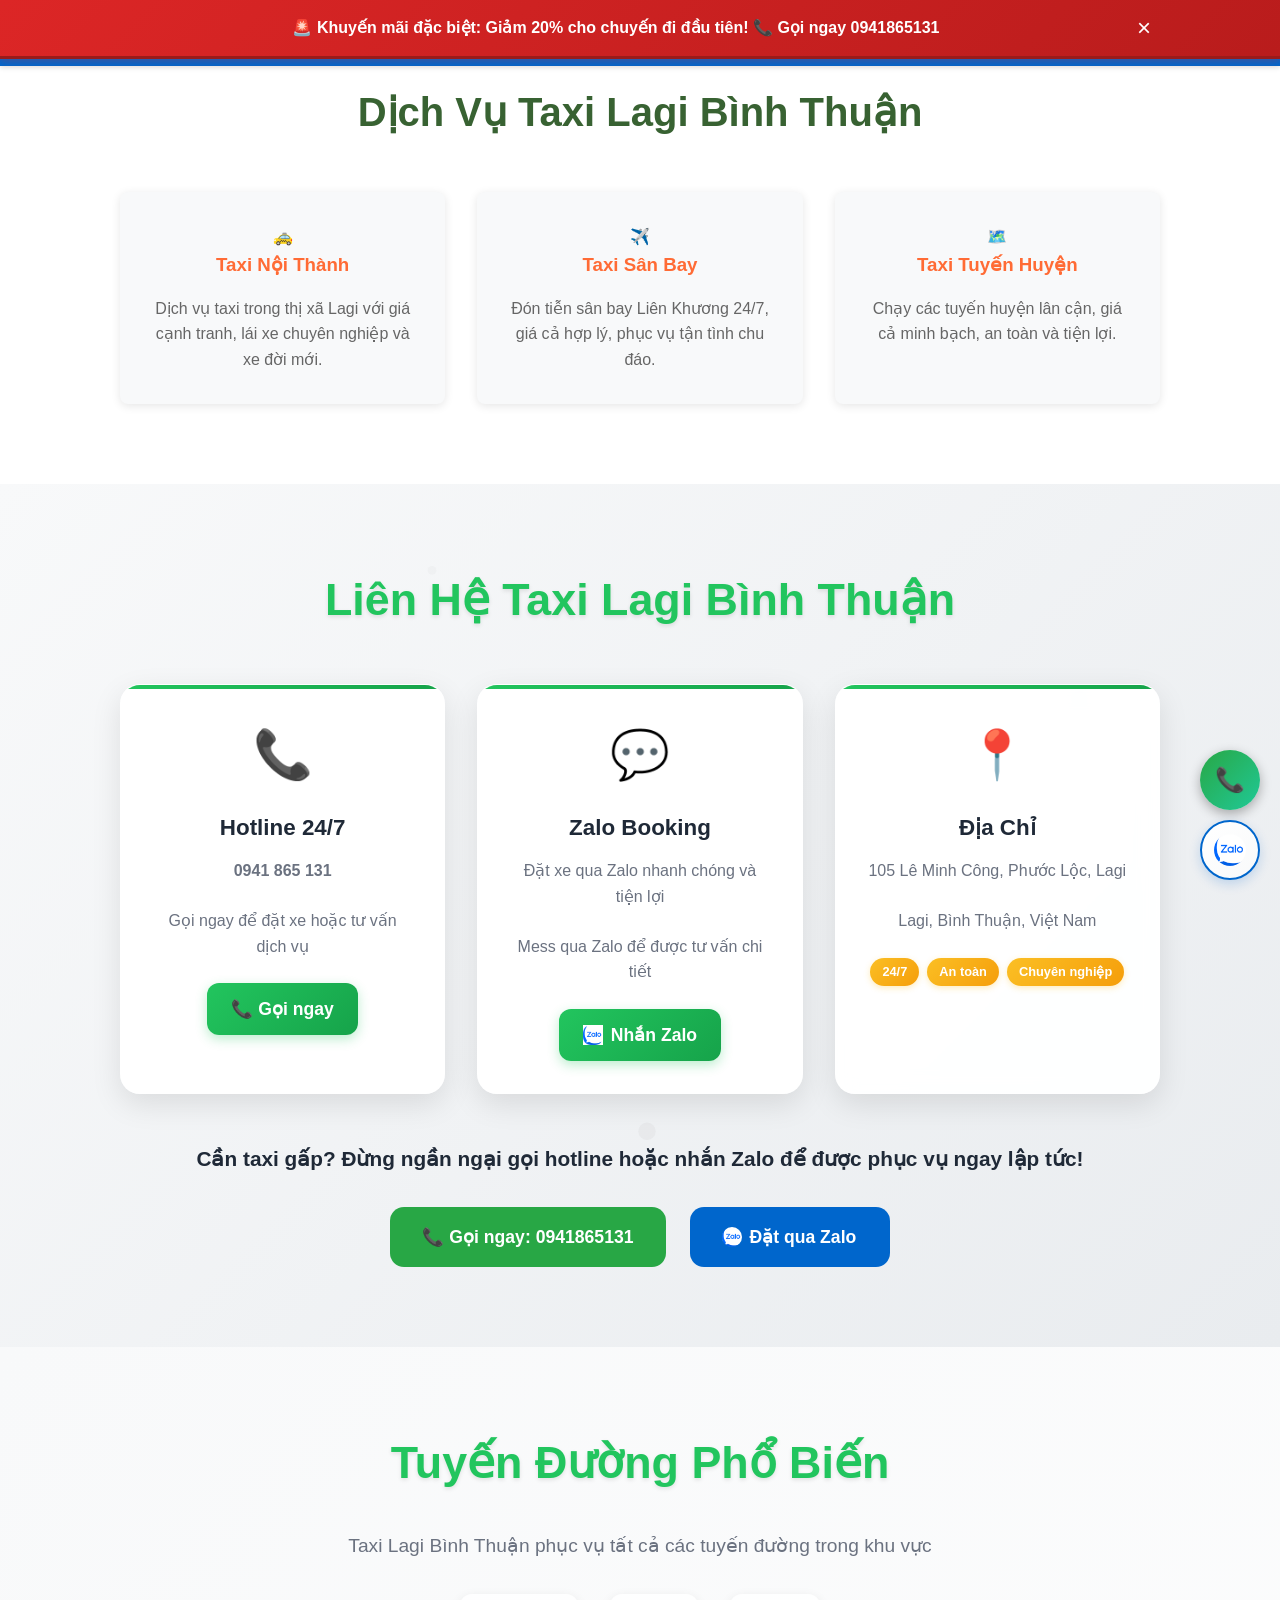
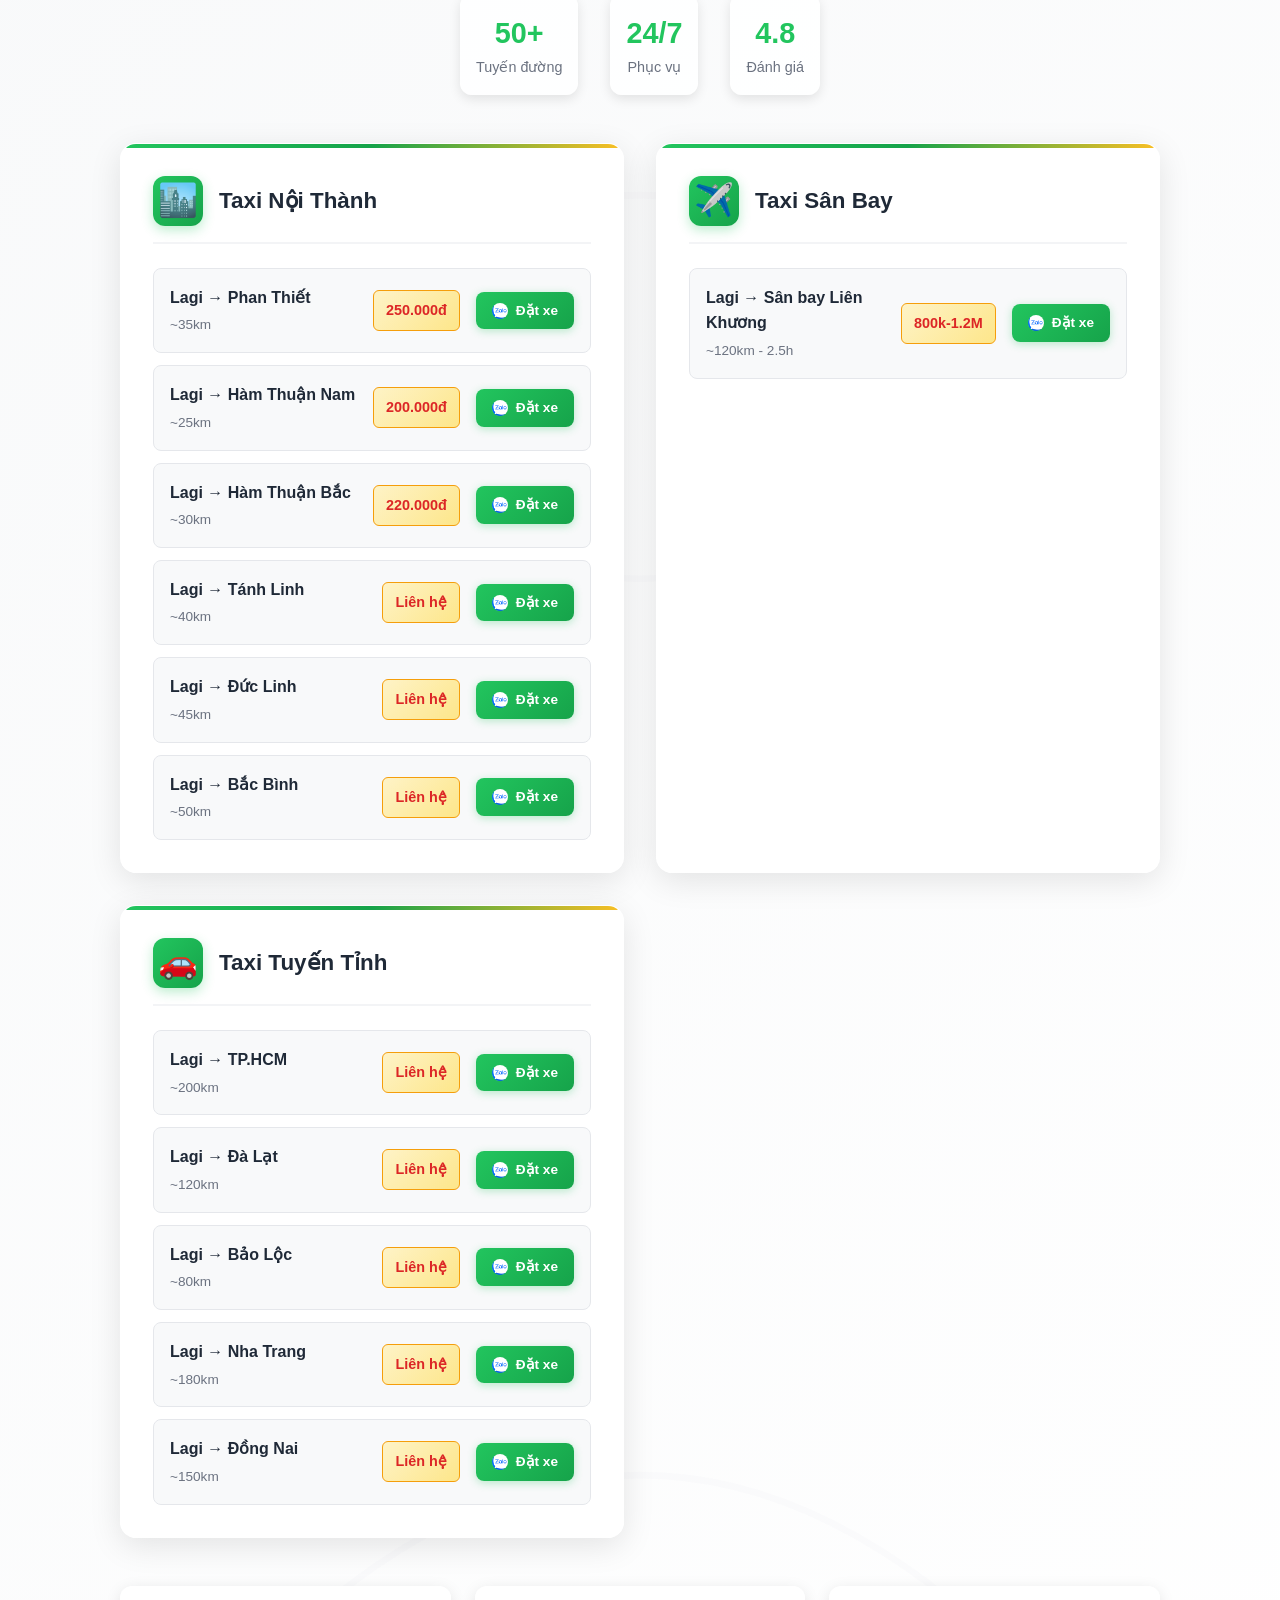
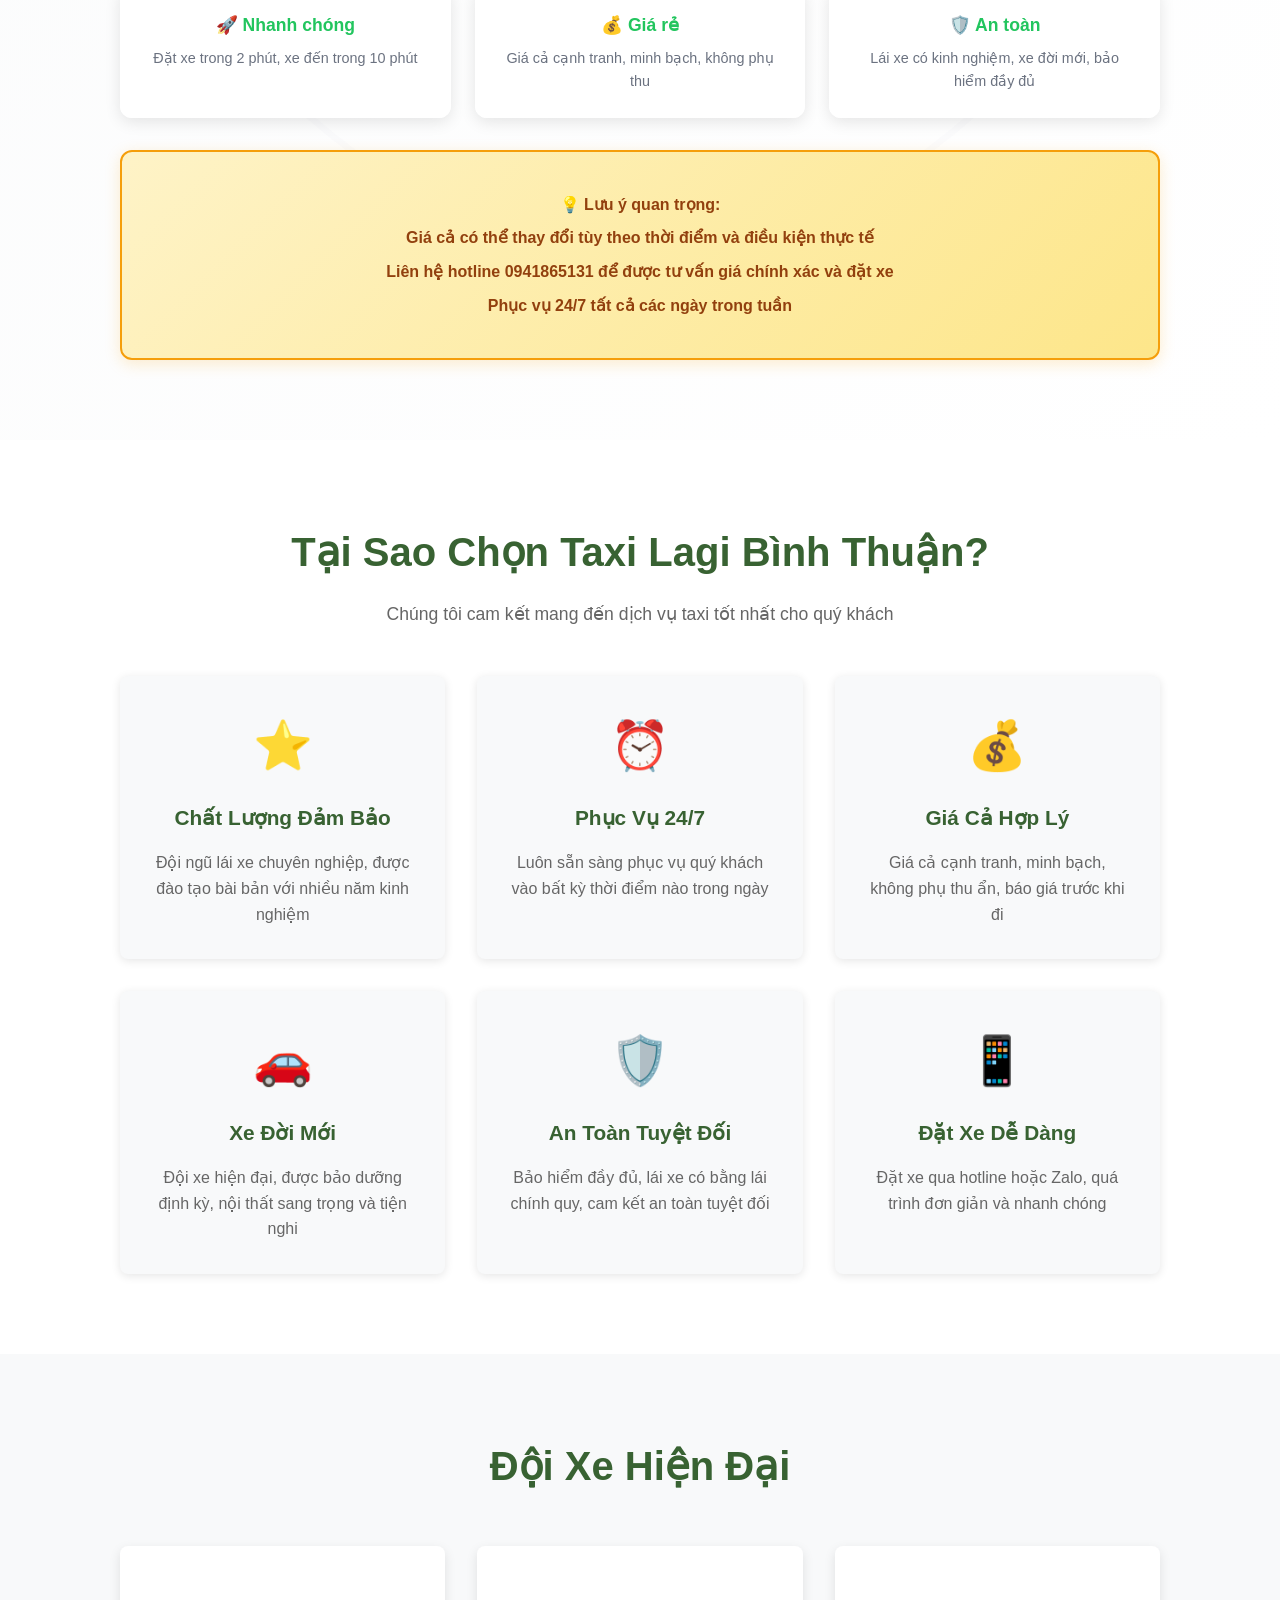
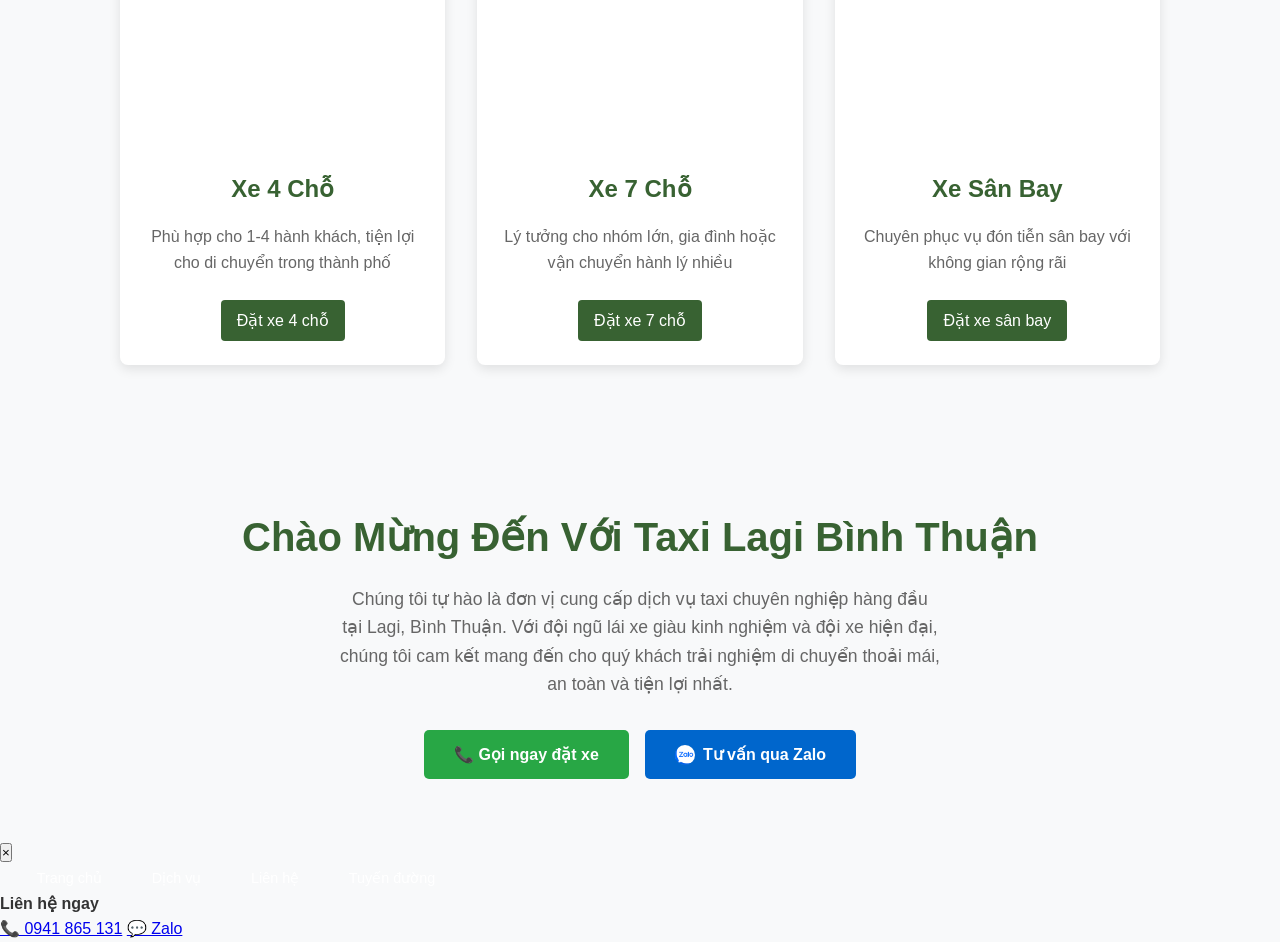
==== commit fd5df23d: "Update phone number, remove popups, and fix key SEO issues" ====
--- a/index.amp.html
+++ b/index.amp.html
@@ -1,15 +1,15 @@
-
 <!DOCTYPE html>
 <html ⚡ lang="vi">
 <head>
     <meta charset="UTF-8">
     <meta name="viewport" content="width=device-width, initial-scale=1.0">
-    <title>Số Taxi Lagi Bình Thuận - Taxi Lagi Bình Thuận Lâm Đồng Hotline 0989511431 | Đặt Taxi Lagi</title>
-    <meta name="robots" >
-    <meta name="description" content="Số Taxi Lagi Bình Thuận 0989511431 - Taxi Lagi Bình Thuận Lâm Đồng chuyên nghiệp. Đặt taxi Lagi 24/7 tại Lagi, Bình Thuận, Lâm Đồng. Dịch vụ đón tiễn sân bay, nội thành, tuyến huyện với giá rẻ. Hotline 0989511431.">
-    <meta name="keywords" content="số taxi lagi bình thuận, taxi lagi bình thuận lâm đồng, hotline taxi lagi bình thuận, đặt taxi lagi bình thuận, taxi lagi, taxi bình thuận, taxi lâm đồng, taxi sân bay">
+    <title>Dịch Vụ Taxi Lagi Chuyên Nghiệp | Taxi Lagi Bình Thuận Lâm Đồng 0941865131</title>
+    <meta name="description" content="Dịch vụ taxi lagi chuyên nghiệp tại Bình Thuận Lâm Đồng. Hotline 0941865131. Đặt taxi lagi 24/7, xe đón tiễn sân bay, nội thành, tuyến huyện giá rẻ. Taxi lagi bình thuận uy tín.">
+    <meta name="keywords" content="dịch vụ taxi lagi, taxi lagi bình thuận, taxi lagi lâm đồng, taxi lagi, đặt taxi lagi, hotline taxi lagi, taxi lagi giá rẻ, taxi lagi sân bay">
     <meta name="robots" content="index, follow">
-    <link rel="canonical" href="https://taxilagi.vn/">
+    <link rel="canonical" href="https://taxilagi.io.vn/">
+    <link rel="alternate" href="https://taxilagi.io.vn/" hreflang="vi-VN">
+    <link rel="alternate" href="https://taxilagi.io.vn/" hreflang="vi">
     <link rel="icon" href="./assets/images/logo_01.png" type="image/png">
 
     <!-- AMP Boilerplate -->
@@ -24,10 +24,10 @@
 
     <!-- Open Graph Meta Tags -->
     <meta property="og:type" content="website">
-    <meta property="og:title" content="Số Taxi Lagi Bình Thuận - Taxi Lagi Bình Thuận Lâm Đồng Hotline 0989511431 | Đặt Taxi Lagi">
-    <meta property="og:description" content="Số Taxi Lagi Bình Thuận 0989511431 - Taxi Lagi Bình Thuận Lâm Đồng chuyên nghiệp. Đặt taxi Lagi 24/7 tại Lagi, Bình Thuận, Lâm Đồng. Dịch vụ đón tiễn sân bay, nội thành, tuyến huyện với giá rẻ. Hotline 0989511431.">
-    <meta property="og:url" content="https://taxilagi.vn/">
-    <meta property="og:image" content="./assets/images/logo_01.png">
+    <meta property="og:title" content="Dịch Vụ Taxi Lagi Chuyên Nghiệp | Taxi Lagi Bình Thuận Lâm Đồng 0941865131">
+    <meta property="og:description" content="Dịch vụ taxi lagi chuyên nghiệp tại Bình Thuận Lâm Đồng. Hotline 0941865131. Đặt taxi lagi 24/7, xe đón tiễn sân bay, nội thành, tuyến huyện giá rẻ. Taxi lagi bình thuận uy tín.">
+    <meta property="og:url" content="https://taxilagi.io.vn/">
+    <meta property="og:image" content="https://taxilagi.io.vn/assets/images/logo_01.png">
     <meta property="og:image:width" content="1200">
     <meta property="og:image:height" content="630">
     <meta property="og:site_name" content="Taxi Lagi Bình Thuận">
@@ -35,9 +35,9 @@
 
     <!-- Twitter Cards Meta Tags -->
     <meta name="twitter:card" content="summary_large_image">
-    <meta name="twitter:title" content="Số Taxi Lagi Bình Thuận - Taxi Lagi Bình Thuận Lâm Đồng Hotline 0989511431 | Đặt Taxi Lagi">
-    <meta name="twitter:description" content="Số Taxi Lagi Bình Thuận 0989511431 - Taxi Lagi Bình Thuận Lâm Đồng chuyên nghiệp. Đặt taxi Lagi 24/7 tại Lagi, Bình Thuận, Lâm Đồng. Dịch vụ đón tiễn sân bay, nội thành, tuyến huyện với giá rẻ. Hotline 0989511431.">
-    <meta name="twitter:image" content="./assets/images/logo_01.png">
+    <meta name="twitter:title" content="Dịch Vụ Taxi Lagi Chuyên Nghiệp | Taxi Lagi Bình Thuận Lâm Đồng 0941865131">
+    <meta name="twitter:description" content="Dịch vụ taxi lagi chuyên nghiệp tại Bình Thuận Lâm Đồng. Hotline 0941865131. Đặt taxi lagi 24/7, xe đón tiễn sân bay, nội thành, tuyến huyện giá rẻ. Taxi lagi bình thuận uy tín.">
+    <meta name="twitter:image" content="https://taxilagi.io.vn/assets/images/logo_01.png">
 
 
     <!-- Structured Data JSON-LD for LocalBusiness -->
@@ -46,9 +46,9 @@
       "@context": "https://schema.org",
       "@type": "LocalBusiness",
       "name": "Taxi Lagi Bình Thuận",
-      "description": "Dịch vụ taxi chuyên nghiệp tại Lagi, Bình Thuận, Lâm Đồng với hotline 0989511431",
-      "url": "https://taxilagi.vn/",
-      "telephone": "+84-989-511-431",
+      "description": "Dịch vụ taxi chuyên nghiệp tại Lagi, Bình Thuận, Lâm Đồng với hotline 0941865131",
+      "url": "https://taxilagi.io.vn/",
+      "telephone": "+84-941-865-131",
       "address": {
         "@type": "PostalAddress",
         "streetAddress": "105 Lê Minh Công, Phước Lộc, Lagi",
@@ -62,7 +62,7 @@
         "latitude": 10.6667,
         "longitude": 107.7833
       },
-      "openingHours": "Mo-Sa 00:00-23:59",
+      "openingHours": "Mo-Su 00:00-23:59",
       "priceRange": "$$",
       "aggregateRating": {
         "@type": "AggregateRating",
@@ -92,14 +92,14 @@
       ],
       "contactPoint": {
         "@type": "ContactPoint",
-        "telephone": "+84-989-511-431",
+        "telephone": "+84-941-865-131",
         "contactType": "customer service",
         "availableLanguage": "Vietnamese",
-        "hoursAvailable": "Mo-Sa 00:00-23:59"
+        "hoursAvailable": "Mo-Su 00:00-23:59"
       },
       "sameAs": [
-        "https://zalo.me/0989511431",
-        "https://taxivũngtàu.vn/"
+        "https://zalo.me/0941865131",
+        "https://taxilagi.io.vn/"
       ]
     }
     </script>
@@ -110,11 +110,11 @@
       "@context": "https://schema.org",
       "@type": "Organization",
       "name": "Taxi Lagi Bình Thuận",
-      "url": "https://taxivũngtàu.vn/",
-      "telephone": "+84-989-511-431",
+      "url": "https://taxilagi.io.vn/",
+      "telephone": "+84-941-865-131",
       "contactPoint": {
         "@type": "ContactPoint",
-        "telephone": "+84-989-511-431",
+        "telephone": "+84-941-865-131",
         "contactType": "Taxi Service Hotline",
         "areaServed": "VN",
         "availableLanguage": "Vietnamese"
@@ -128,17 +128,71 @@
       "@context": "https://schema.org",
       "@type": "Service",
       "name": "Dịch vụ Taxi Lagi Bình Thuận",
-      "description": "Taxi Lagi Bình Thuận - Dịch vụ taxi chuyên nghiệp với hotline 0989511431",
+      "description": "Taxi Lagi Bình Thuận - Dịch vụ taxi chuyên nghiệp với hotline 0941865131",
       "provider": {
         "@type": "LocalBusiness",
         "name": "Taxi Lagi Bình Thuận",
-        "telephone": "+84-989-511-431"
+        "telephone": "+84-941-865-131"
       },
       "areaServed": {
         "@type": "Place",
-        "name": "Bà Rịa - Vũng Tàu và các khu vực lân cận"
+        "name": "Lagi, Bình Thuận, Lâm Đồng và các khu vực lân cận"
       },
       "serviceType": "Taxi Service"
+    }
+    </script>
+
+    <!-- BreadcrumbList Schema JSON-LD -->
+    <script type="application/ld+json">
+    {
+      "@context": "https://schema.org",
+      "@type": "BreadcrumbList",
+      "itemListElement": [
+        {
+          "@type": "ListItem",
+          "position": 1,
+          "name": "Trang chủ",
+          "item": "https://taxilagi.io.vn/"
+        },
+        {
+          "@type": "ListItem",
+          "position": 2,
+          "name": "Dịch vụ Taxi Lagi Bình Thuận",
+          "item": "https://taxilagi.io.vn/"
+        }
+      ]
+    }
+    </script>
+
+    <!-- WebPage Schema JSON-LD -->
+    <script type="application/ld+json">
+    {
+      "@context": "https://schema.org",
+      "@type": "WebPage",
+      "name": "Dịch Vụ Taxi Lagi Chuyên Nghiệp | Taxi Lagi Bình Thuận Lâm Đồng 0941865131",
+      "description": "Dịch vụ taxi lagi chuyên nghiệp tại Bình Thuận Lâm Đồng. Hotline 0941865131.",
+      "url": "https://taxilagi.io.vn/",
+      "breadcrumb": {
+        "@type": "BreadcrumbList",
+        "itemListElement": [
+          {
+            "@type": "ListItem",
+            "position": 1,
+            "name": "Trang chủ",
+            "item": "https://taxilagi.io.vn/"
+          },
+          {
+            "@type": "ListItem",
+            "position": 2,
+            "name": "Dịch vụ Taxi Lagi Bình Thuận",
+            "item": "https://taxilagi.io.vn/"
+          }
+        ]
+      },
+      "about": {
+        "@type": "LocalBusiness",
+        "name": "Taxi Lagi Bình Thuận"
+      }
     }
     </script>
 
@@ -147,7 +201,7 @@
     <script type="application/json">
     {
       "vars": {
-        "account": "UA-XXXXXX-X"
+        "account": "G-SDT6K5YHJL"
       },
       "triggers": {
         "trackPageview": {
@@ -1489,6 +1543,13 @@
         transform: rotate(360deg);
     }
 }
+
+/* Zalo icon styling for contact section */
+.zalo-icon {
+    width: 20px;
+    height: 20px;
+    margin-right: 8px;
+}
     </style>
 </head>
 <body>
@@ -1496,7 +1557,7 @@
     <div class="notification-banner" [hidden]="bannerHidden">
         <div class="notification-content">
             <div class="notification-text">
-                🚨 Khuyến mãi đặc biệt: Giảm 20% cho chuyến đi đầu tiên! 📞 Gọi ngay 0989511431
+                🚨 Khuyến mãi đặc biệt: Giảm 20% cho chuyến đi đầu tiên! 📞 Gọi ngay 0941865131
             </div>
             <button class="notification-close" on="tap:AMP.setState({bannerHidden: true})">&times;</button>
         </div>
@@ -1523,9 +1584,9 @@
 
     <!-- Hero Section with AMP Carousel -->
     <amp-carousel id="hero" layout="responsive" width="1200" height="400" type="slides" autoplay delay="5000" loop>
-        <amp-img src="./assets/images/banner-vungtau.jpg" width="1200" height="400" layout="responsive" alt="Taxi Lagi Bình Thuận - Dịch vụ taxi chuyên nghiệp"></amp-img>
-        <amp-img src="./assets/images/banner01.jpg" width="1200" height="400" layout="responsive" alt="Taxi sân bay Vũng Tàu"></amp-img>
-        <amp-img src="./assets/images/banner02.webp" width="1200" height="400" layout="responsive" alt="Taxi nội thành Vũng Tàu"></amp-img>
+        <amp-img src="./assets/images/banner01.jpeg" width="1200" height="400" layout="responsive" alt="Taxi Lagi Bình Thuận - Dịch vụ taxi chuyên nghiệp"></amp-img>
+        <amp-img src="./assets/images/banner01.jpeg" width="1200" height="400" layout="responsive" alt="Taxi Lagi Bình Thuận - Dịch vụ taxi chuyên nghiệp"></amp-img>
+        <amp-img src="./assets/images/banner02.webp" width="1200" height="400" layout="responsive" alt="Taxi Lagi Bình Thuận - Đội xe hiện đại"></amp-img>
     </amp-carousel>
 
     <!-- Services Section -->
@@ -1536,12 +1597,12 @@
                 <div class="service-item">
                     <div class="service-icon">🚕</div>
                     <h3>Taxi Nội Thành</h3>
-                    <p>Dịch vụ taxi trong thành phố Vũng Tàu với giá cạnh tranh, lái xe chuyên nghiệp và xe đời mới.</p>
+                    <p>Dịch vụ taxi trong thị xã Lagi với giá cạnh tranh, lái xe chuyên nghiệp và xe đời mới.</p>
                 </div>
                 <div class="service-item">
                     <div class="service-icon">✈️</div>
                     <h3>Taxi Sân Bay</h3>
-                    <p>Đón tiễn sân bay Vũng Tàu 24/7, giá cả hợp lý, phục vụ tận tình chu đáo.</p>
+                    <p>Đón tiễn sân bay Liên Khương 24/7, giá cả hợp lý, phục vụ tận tình chu đáo.</p>
                 </div>
                 <div class="service-item">
                     <div class="service-icon">🗺️</div>
@@ -1560,9 +1621,9 @@
                 <div class="contact-card">
                     <div class="contact-icon">📞</div>
                     <h3>Hotline 24/7</h3>
-                    <p><strong>0989 511 431</strong></p>
+                    <p><strong>0941 865 131</strong></p>
                     <p>Gọi ngay để đặt xe hoặc tư vấn dịch vụ</p>
-                    <a href="tel:0989511431" class="contact-link">
+                    <a href="tel:0941865131" class="contact-link">
                         📞 Gọi ngay
                     </a>
                 </div>
@@ -1571,15 +1632,15 @@
                     <h3>Zalo Booking</h3>
                     <p>Đặt xe qua Zalo nhanh chóng và tiện lợi</p>
                     <p>Mess qua Zalo để được tư vấn chi tiết</p>
-                    <a href="https://zalo.me/0989511431" class="contact-link">
-                        <img src="./assets/images/zalo.png" alt="Zalo" style="width: 20px; height: 20px; margin-right: 8px;"> Nhắn Zalo
+                    <a href="https://zalo.me/0941865131" class="contact-link">
+                        <img src="./assets/images/zalo.png" alt="Zalo" class="zalo-icon"> Nhắn Zalo
                     </a>
                 </div>
                 <div class="contact-card">
                     <div class="contact-icon">📍</div>
                     <h3>Địa Chỉ</h3>
-                    <p>Thắng Tam, Vũng Tàu</p>
-                    <p>Bà Rịa - Vũng Tàu, Việt Nam</p>
+                    <p>105 Lê Minh Công, Phước Lộc, Lagi</p>
+                    <p>Lagi, Bình Thuận, Việt Nam</p>
                     <div class="service-highlights">
                         <span class="highlight-tag">24/7</span>
                         <span class="highlight-tag">An toàn</span>
@@ -1590,8 +1651,8 @@
             <div class="contact-cta">
                 <p class="cta-text">Cần taxi gấp? Đừng ngần ngại gọi hotline hoặc nhắn Zalo để được phục vụ ngay lập tức!</p>
                 <div class="cta-buttons">
-                    <a href="tel:0989511431" class="btn btn-large btn-primary">📞 Gọi ngay: 0989511431</a>
-                    <a href="https://zalo.me/0989511431" class="btn btn-large btn-secondary">
+                    <a href="tel:0941865131" class="btn btn-large btn-primary">📞 Gọi ngay: 0941865131</a>
+                    <a href="https://zalo.me/0941865131" class="btn btn-large btn-secondary">
                         <img src="./assets/images/zalo.png" alt="Zalo"> Đặt qua Zalo
                     </a>
                 </div>
@@ -1630,24 +1691,72 @@
                     <div class="route-list">
                         <div class="route-item">
                             <div class="route-info">
-                                <div class="route-name">Vũng Tàu Center → Bãi biển</div>
-                                <div class="route-distance">5km - 15 phút</div>
+                                <div class="route-name">Lagi → Phan Thiết</div>
+                                <div class="route-distance">~35km</div>
                             </div>
                             <div class="route-action">
-                                <div class="route-price">45k</div>
-                                <a href="https://zalo.me/0989511431" class="route-book-btn">
+                                <div class="route-price">250.000đ</div>
+                                <a href="https://zalo.me/0941865131" class="route-book-btn">
                                     <img src="./assets/images/zalo.png" alt="Zalo"> Đặt xe
                                 </a>
                             </div>
                         </div>
                         <div class="route-item">
                             <div class="route-info">
-                                <div class="route-name">Vũng Tàu → Hồ Mây</div>
-                                <div class="route-distance">8km - 20 phút</div>
+                                <div class="route-name">Lagi → Hàm Thuận Nam</div>
+                                <div class="route-distance">~25km</div>
                             </div>
                             <div class="route-action">
-                                <div class="route-price">65k</div>
-                                <a href="https://zalo.me/0989511431" class="route-book-btn">
+                                <div class="route-price">200.000đ</div>
+                                <a href="https://zalo.me/0941865131" class="route-book-btn">
+                                    <img src="./assets/images/zalo.png" alt="Zalo"> Đặt xe
+                                </a>
+                            </div>
+                        </div>
+                        <div class="route-item">
+                            <div class="route-info">
+                                <div class="route-name">Lagi → Hàm Thuận Bắc</div>
+                                <div class="route-distance">~30km</div>
+                            </div>
+                            <div class="route-action">
+                                <div class="route-price">220.000đ</div>
+                                <a href="https://zalo.me/0941865131" class="route-book-btn">
+                                    <img src="./assets/images/zalo.png" alt="Zalo"> Đặt xe
+                                </a>
+                            </div>
+                        </div>
+                        <div class="route-item">
+                            <div class="route-info">
+                                <div class="route-name">Lagi → Tánh Linh</div>
+                                <div class="route-distance">~40km</div>
+                            </div>
+                            <div class="route-action">
+                                <div class="route-price">Liên hệ</div>
+                                <a href="https://zalo.me/0941865131" class="route-book-btn">
+                                    <img src="./assets/images/zalo.png" alt="Zalo"> Đặt xe
+                                </a>
+                            </div>
+                        </div>
+                        <div class="route-item">
+                            <div class="route-info">
+                                <div class="route-name">Lagi → Đức Linh</div>
+                                <div class="route-distance">~45km</div>
+                            </div>
+                            <div class="route-action">
+                                <div class="route-price">Liên hệ</div>
+                                <a href="https://zalo.me/0941865131" class="route-book-btn">
+                                    <img src="./assets/images/zalo.png" alt="Zalo"> Đặt xe
+                                </a>
+                            </div>
+                        </div>
+                        <div class="route-item">
+                            <div class="route-info">
+                                <div class="route-name">Lagi → Bắc Bình</div>
+                                <div class="route-distance">~50km</div>
+                            </div>
+                            <div class="route-action">
+                                <div class="route-price">Liên hệ</div>
+                                <a href="https://zalo.me/0941865131" class="route-book-btn">
                                     <img src="./assets/images/zalo.png" alt="Zalo"> Đặt xe
                                 </a>
                             </div>
@@ -1663,24 +1772,12 @@
                     <div class="route-list">
                         <div class="route-item">
                             <div class="route-info">
-                                <div class="route-name">Vũng Tàu → Sân bay Vũng Tàu</div>
-                                <div class="route-distance">10km - 15 phút</div>
+                                <div class="route-name">Lagi → Sân bay Liên Khương</div>
+                                <div class="route-distance">~120km - 2.5h</div>
                             </div>
                             <div class="route-action">
-                                <div class="route-price">120k</div>
-                                <a href="https://zalo.me/0989511431" class="route-book-btn">
-                                    <img src="./assets/images/zalo.png" alt="Zalo"> Đặt xe
-                                </a>
-                            </div>
-                        </div>
-                        <div class="route-item">
-                            <div class="route-info">
-                                <div class="route-name">Sân bay Vũng Tàu → Vũng Tàu</div>
-                                <div class="route-distance">10km - 15 phút</div>
-                            </div>
-                            <div class="route-action">
-                                <div class="route-price">120k</div>
-                                <a href="https://zalo.me/0989511431" class="route-book-btn">
+                                <div class="route-price">800k-1.2M</div>
+                                <a href="https://zalo.me/0941865131" class="route-book-btn">
                                     <img src="./assets/images/zalo.png" alt="Zalo"> Đặt xe
                                 </a>
                             </div>
@@ -1691,29 +1788,65 @@
                 <div class="route-category">
                     <div class="category-header">
                         <div class="category-icon">🚗</div>
-                        <h3>Taxi Tuyến Huyện</h3>
+                        <h3>Taxi Tuyến Tỉnh</h3>
                     </div>
                     <div class="route-list">
                         <div class="route-item">
                             <div class="route-info">
-                                <div class="route-name">Vũng Tàu → Bà Rịa</div>
-                                <div class="route-distance">35km - 40 phút</div>
+                                <div class="route-name">Lagi → TP.HCM</div>
+                                <div class="route-distance">~200km</div>
                             </div>
                             <div class="route-action">
-                                <div class="route-price">280k</div>
-                                <a href="https://zalo.me/0989511431" class="route-book-btn">
+                                <div class="route-price">Liên hệ</div>
+                                <a href="https://zalo.me/0941865131" class="route-book-btn">
                                     <img src="./assets/images/zalo.png" alt="Zalo"> Đặt xe
                                 </a>
                             </div>
                         </div>
                         <div class="route-item">
                             <div class="route-info">
-                                <div class="route-name">Vũng Tàu → Long Hải</div>
-                                <div class="route-distance">28km - 35 phút</div>
+                                <div class="route-name">Lagi → Đà Lạt</div>
+                                <div class="route-distance">~120km</div>
                             </div>
                             <div class="route-action">
-                                <div class="route-price">220k</div>
-                                <a href="https://zalo.me/0989511431" class="route-book-btn">
+                                <div class="route-price">Liên hệ</div>
+                                <a href="https://zalo.me/0941865131" class="route-book-btn">
+                                    <img src="./assets/images/zalo.png" alt="Zalo"> Đặt xe
+                                </a>
+                            </div>
+                        </div>
+                        <div class="route-item">
+                            <div class="route-info">
+                                <div class="route-name">Lagi → Bảo Lộc</div>
+                                <div class="route-distance">~80km</div>
+                            </div>
+                            <div class="route-action">
+                                <div class="route-price">Liên hệ</div>
+                                <a href="https://zalo.me/0941865131" class="route-book-btn">
+                                    <img src="./assets/images/zalo.png" alt="Zalo"> Đặt xe
+                                </a>
+                            </div>
+                        </div>
+                        <div class="route-item">
+                            <div class="route-info">
+                                <div class="route-name">Lagi → Nha Trang</div>
+                                <div class="route-distance">~180km</div>
+                            </div>
+                            <div class="route-action">
+                                <div class="route-price">Liên hệ</div>
+                                <a href="https://zalo.me/0941865131" class="route-book-btn">
+                                    <img src="./assets/images/zalo.png" alt="Zalo"> Đặt xe
+                                </a>
+                            </div>
+                        </div>
+                        <div class="route-item">
+                            <div class="route-info">
+                                <div class="route-name">Lagi → Đồng Nai</div>
+                                <div class="route-distance">~150km</div>
+                            </div>
+                            <div class="route-action">
+                                <div class="route-price">Liên hệ</div>
+                                <a href="https://zalo.me/0941865131" class="route-book-btn">
                                     <img src="./assets/images/zalo.png" alt="Zalo"> Đặt xe
                                 </a>
                             </div>
@@ -1740,7 +1873,7 @@
             <div class="route-note">
                 <p>💡 <strong>Lưu ý quan trọng:</strong></p>
                 <p>Giá cả có thể thay đổi tùy theo thời điểm và điều kiện thực tế</p>
-                <p>Liên hệ hotline 0989511431 để được tư vấn giá chính xác và đặt xe</p>
+                <p>Liên hệ hotline 0941865131 để được tư vấn giá chính xác và đặt xe</p>
                 <p>Phục vụ 24/7 tất cả các ngày trong tuần</p>
             </div>
         </div>
@@ -1799,7 +1932,7 @@
                     <div class="fleet-info">
                         <h3>Xe 4 Chỗ</h3>
                         <p>Phù hợp cho 1-4 hành khách, tiện lợi cho di chuyển trong thành phố</p>
-                        <a href="https://zalo.me/0989511431" class="fleet-link">Đặt xe 4 chỗ</a>
+                        <a href="https://zalo.me/0941865131" class="fleet-link">Đặt xe 4 chỗ</a>
                     </div>
                 </div>
                 <div class="fleet-item">
@@ -1809,7 +1942,7 @@
                     <div class="fleet-info">
                         <h3>Xe 7 Chỗ</h3>
                         <p>Lý tưởng cho nhóm lớn, gia đình hoặc vận chuyển hành lý nhiều</p>
-                        <a href="https://zalo.me/0989511431" class="fleet-link">Đặt xe 7 chỗ</a>
+                        <a href="https://zalo.me/0941865131" class="fleet-link">Đặt xe 7 chỗ</a>
                     </div>
                 </div>
                 <div class="fleet-item">
@@ -1819,7 +1952,7 @@
                     <div class="fleet-info">
                         <h3>Xe Sân Bay</h3>
                         <p>Chuyên phục vụ đón tiễn sân bay với không gian rộng rãi</p>
-                        <a href="https://zalo.me/0989511431" class="fleet-link">Đặt xe sân bay</a>
+                        <a href="https://zalo.me/0941865131" class="fleet-link">Đặt xe sân bay</a>
                     </div>
                 </div>
             </div>
@@ -1831,10 +1964,10 @@
         <div class="container">
             <div class="welcome-content">
                 <h2>Chào Mừng Đến Với Taxi Lagi Bình Thuận</h2>
-                <p>Chúng tôi tự hào là đơn vị cung cấp dịch vụ taxi chuyên nghiệp hàng đầu tại Vũng Tàu, Bà Rịa - Vũng Tàu. Với đội ngũ lái xe giàu kinh nghiệm và đội xe hiện đại, chúng tôi cam kết mang đến cho quý khách trải nghiệm di chuyển thoải mái, an toàn và tiện lợi nhất.</p>
+                <p>Chúng tôi tự hào là đơn vị cung cấp dịch vụ taxi chuyên nghiệp hàng đầu tại Lagi, Bình Thuận. Với đội ngũ lái xe giàu kinh nghiệm và đội xe hiện đại, chúng tôi cam kết mang đến cho quý khách trải nghiệm di chuyển thoải mái, an toàn và tiện lợi nhất.</p>
                 <div class="cta-buttons">
-                    <a href="tel:0989511431" class="btn btn-primary">📞 Gọi ngay đặt xe</a>
-                    <a href="https://zalo.me/0989511431" class="btn btn-secondary">
+                    <a href="tel:0941865131" class="btn btn-primary">📞 Gọi ngay đặt xe</a>
+                    <a href="https://zalo.me/0941865131" class="btn btn-secondary">
                         <img src="./assets/images/zalo.png" alt="Zalo"> Tư vấn qua Zalo
                     </a>
                 </div>
@@ -1844,8 +1977,8 @@
 
     <!-- Floating Action Buttons -->
     <div class="floating-buttons">
-        <a href="tel:0989511431" class="float-btn phone-btn" title="Gọi hotline">📞</a>
-        <a href="https://zalo.me/0989511431" class="float-btn zalo-btn" title="Nhắn Zalo">
+        <a href="tel:0941865131" class="float-btn phone-btn" title="Gọi hotline">📞</a>
+        <a href="https://zalo.me/0941865131" class="float-btn zalo-btn" title="Nhắn Zalo">
             <img src="./assets/images/zalo.png" alt="Zalo">
         </a>
     </div>
@@ -1864,12 +1997,11 @@
             </nav>
             <div class="sidebar-contact">
                 <h4>Liên hệ ngay</h4>
-                <a href="tel:0989511431" class="sidebar-btn">📞 0989 511 431</a>
-                <a href="https://zalo.me/0989511431" class="sidebar-btn zalo">💬 Zalo</a>
+                <a href="tel:0941865131" class="sidebar-btn">📞 0941 865 131</a>
+                <a href="https://zalo.me/0941865131" class="sidebar-btn zalo">💬 Zalo</a>
             </div>
         </div>
     </amp-sidebar>
 
 </body>
 </html>
-       
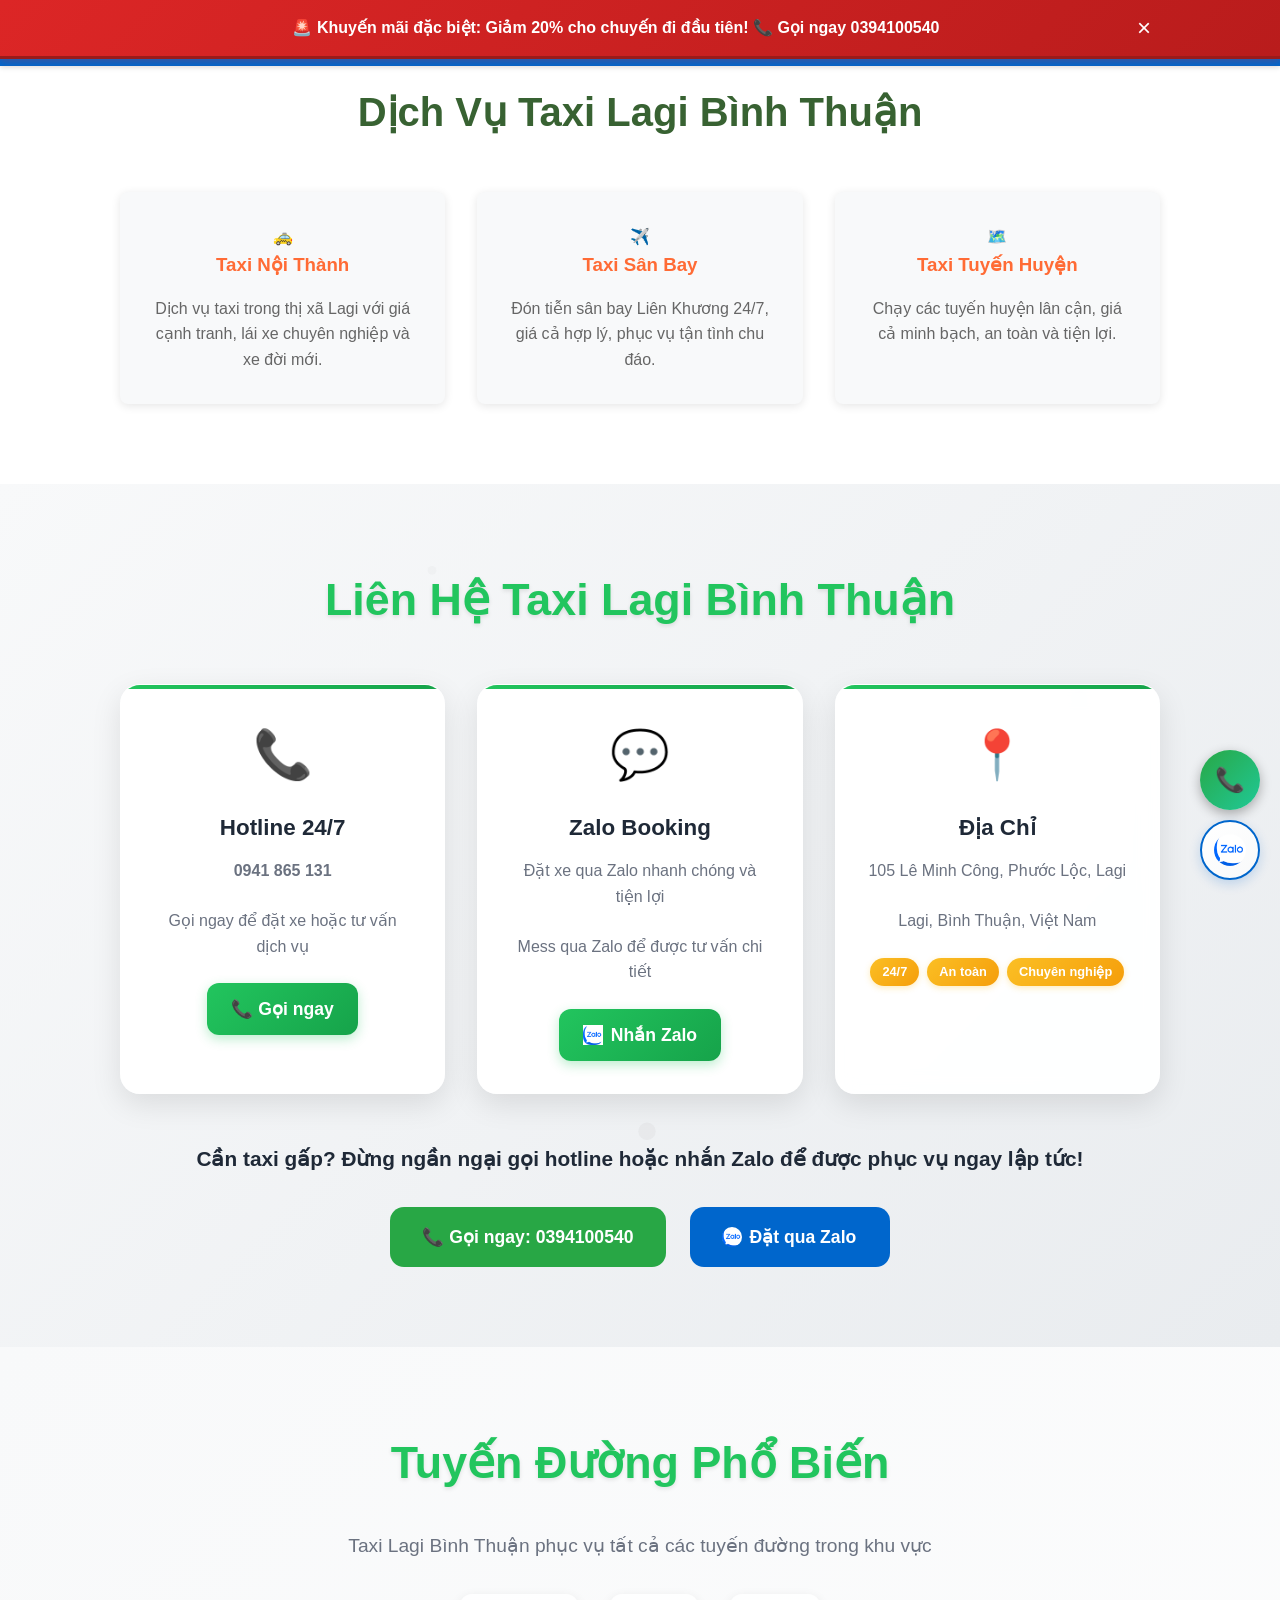
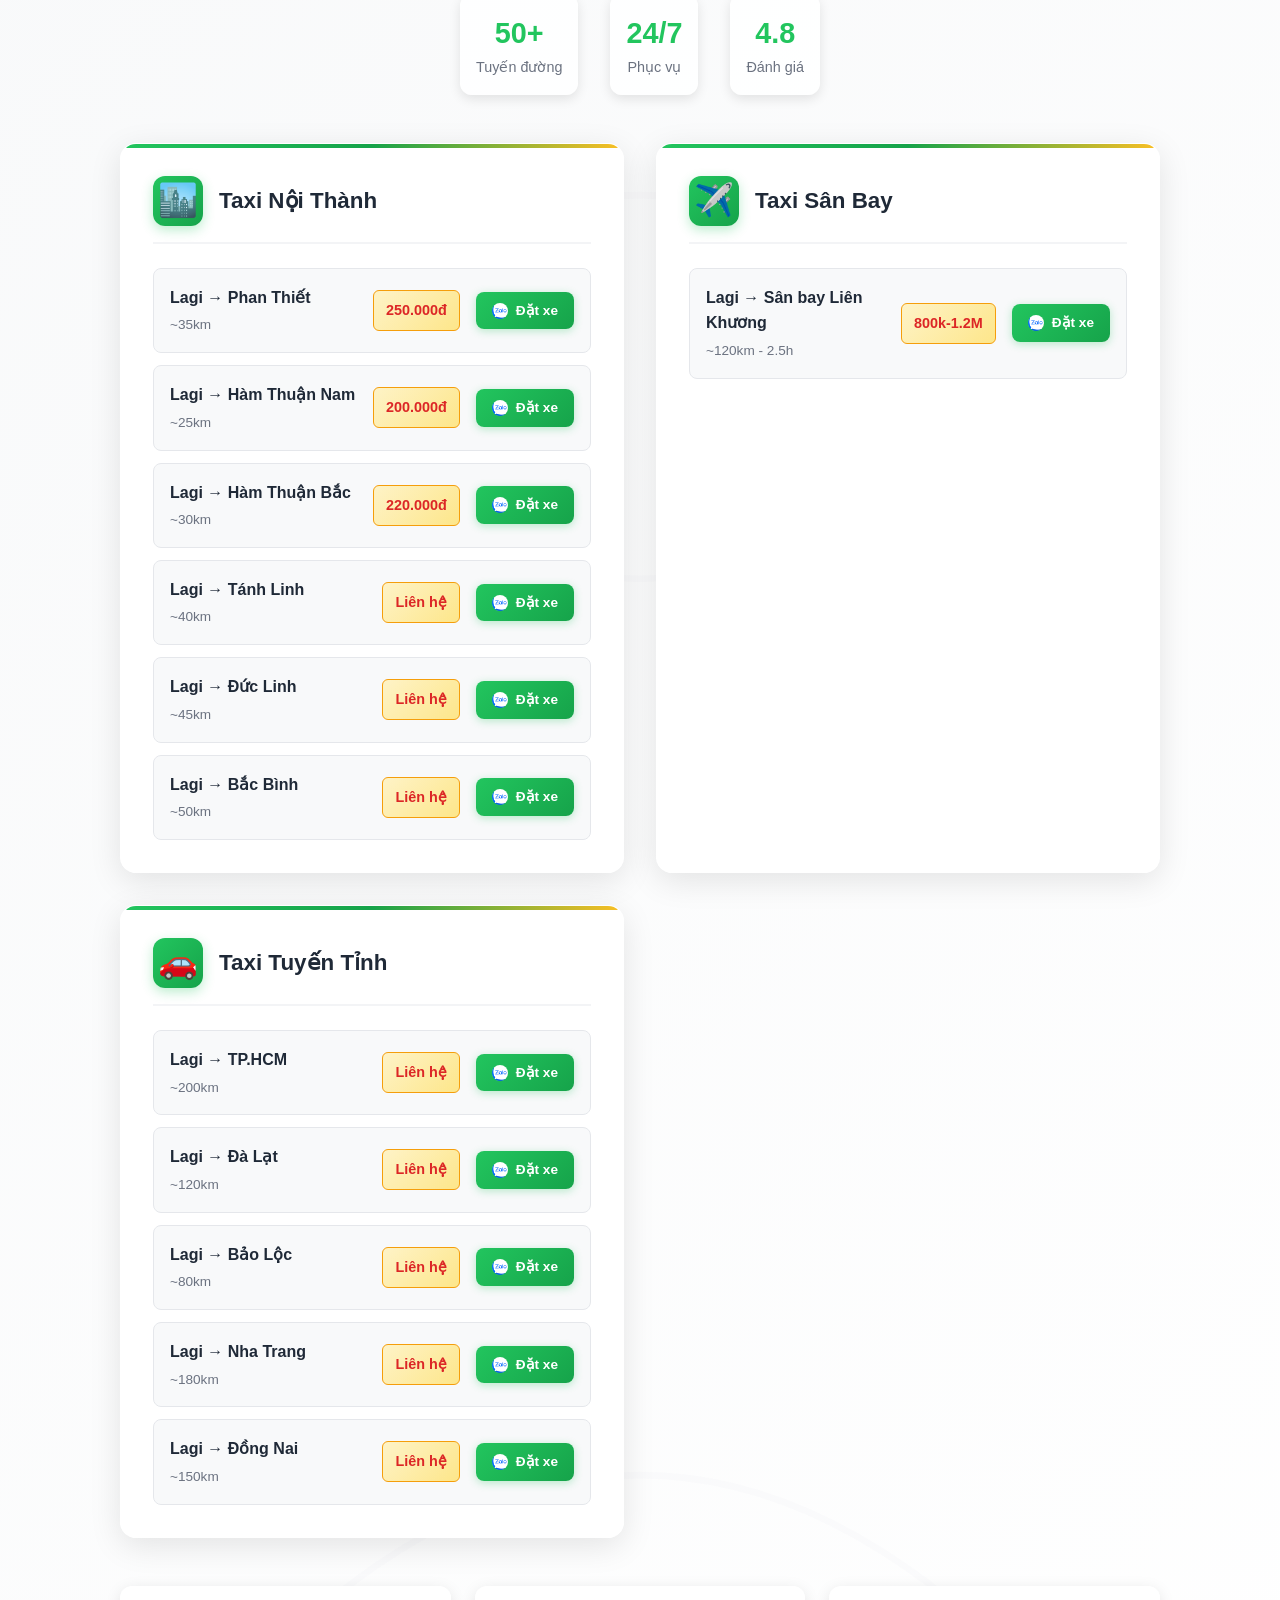
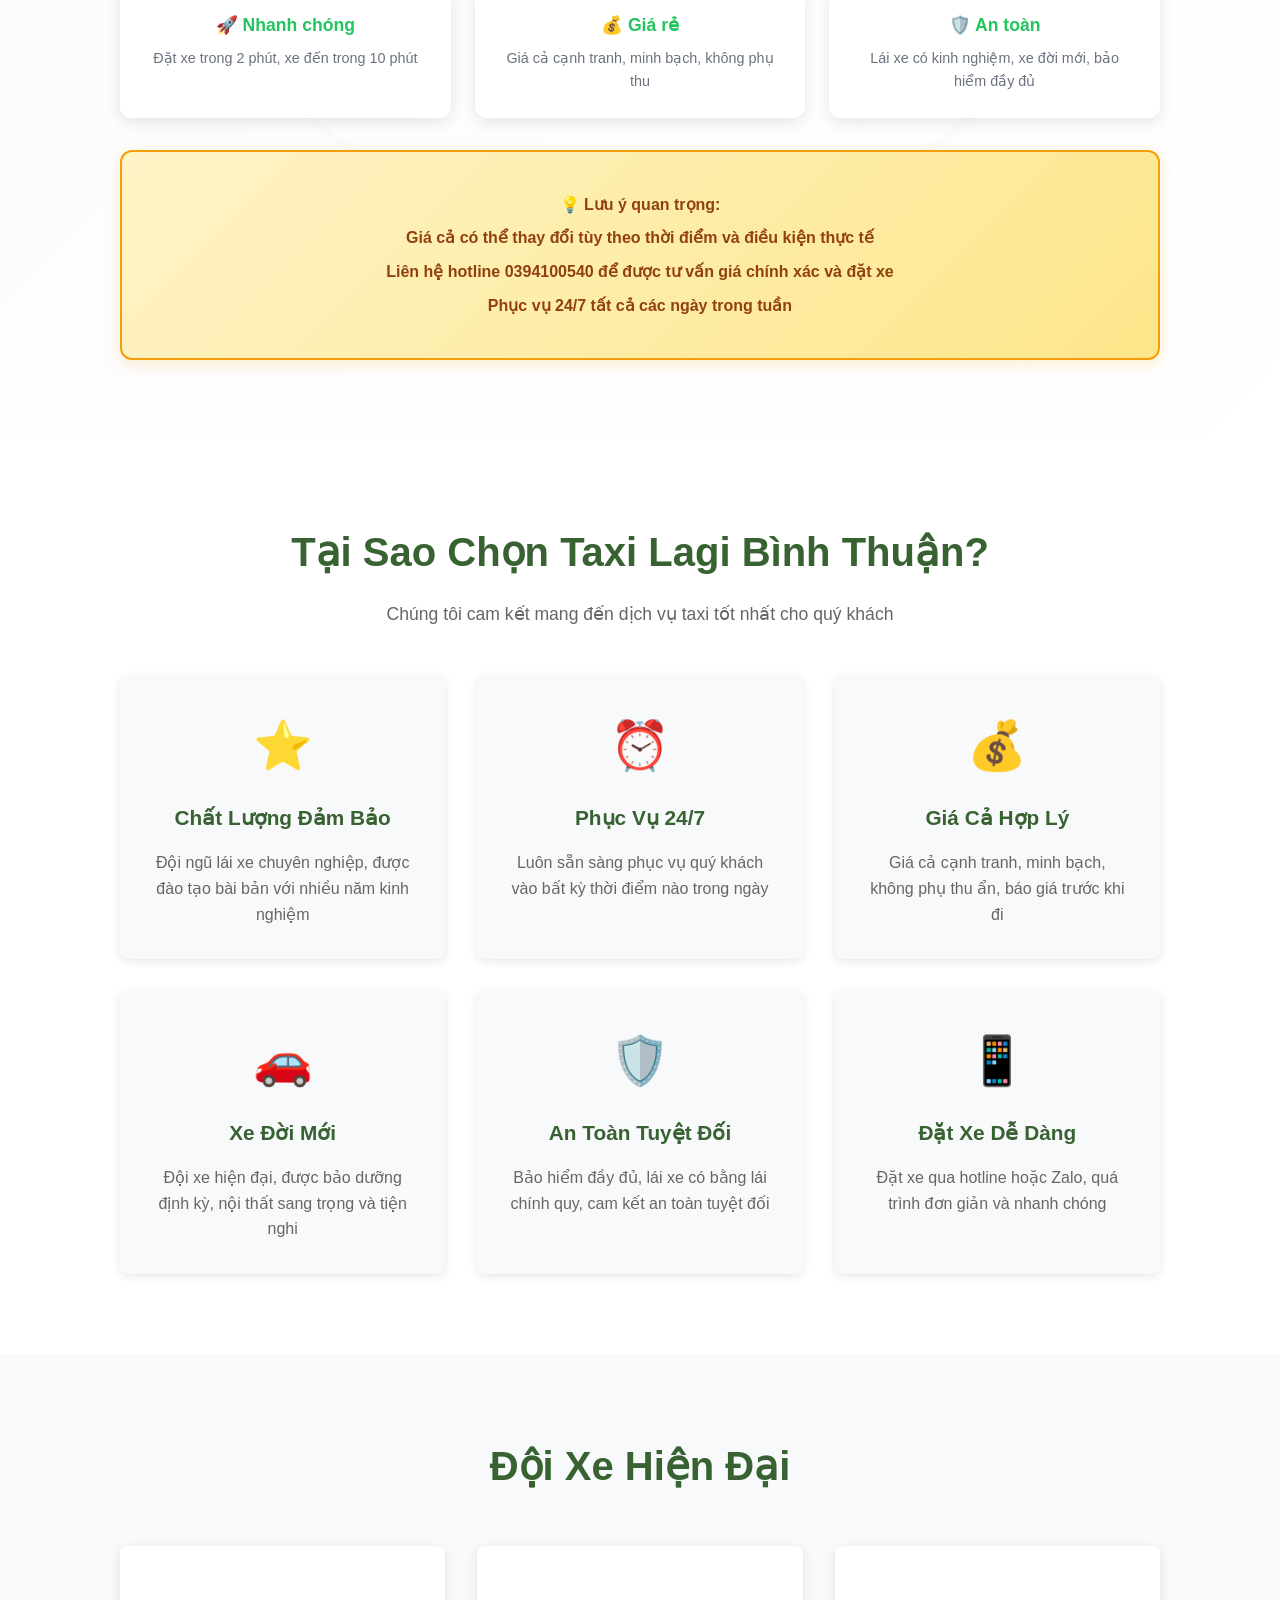
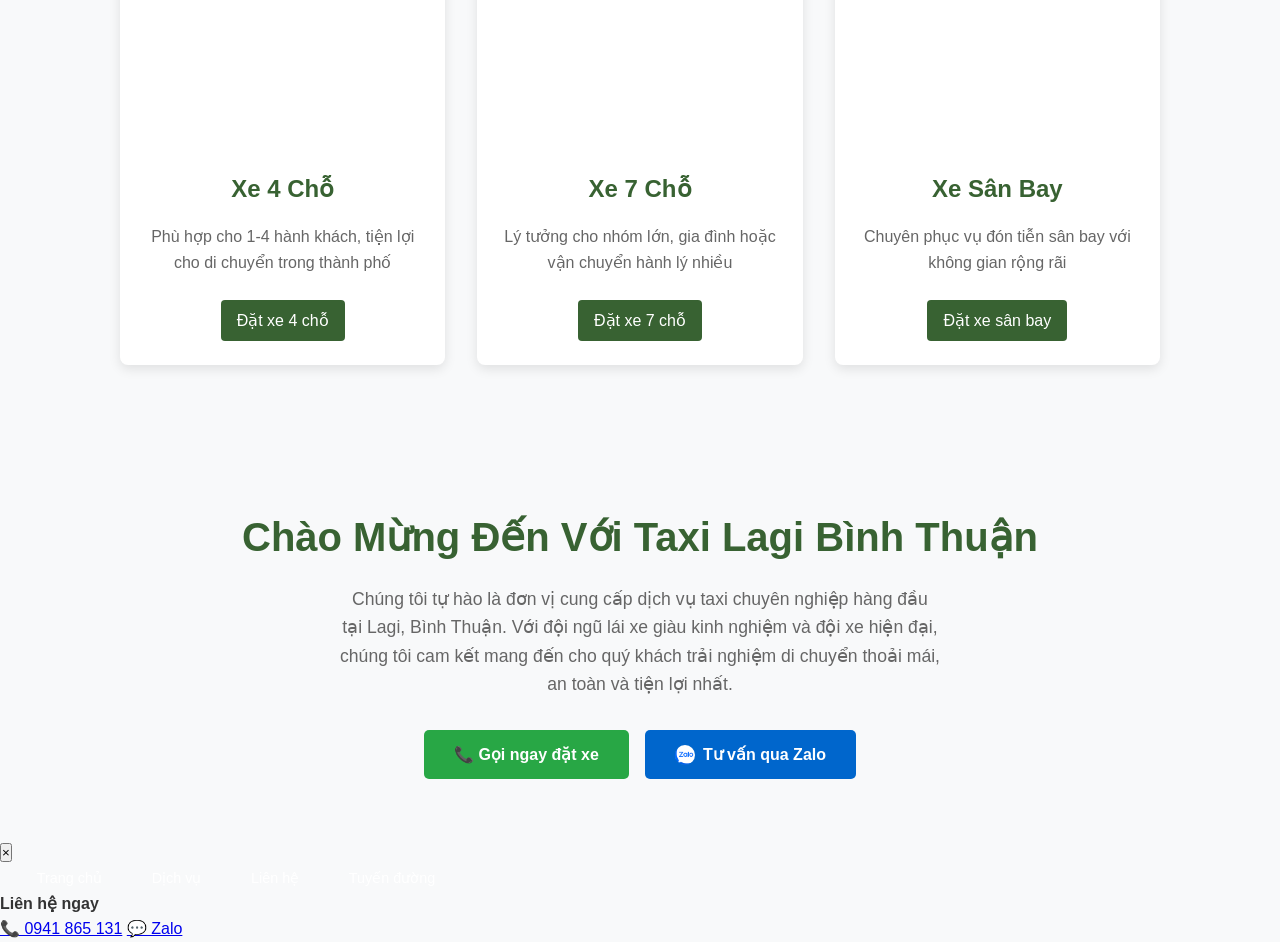
==== commit 04579c40: "Update contact information in index.amp.html" ====
--- a/index.amp.html
+++ b/index.amp.html
@@ -3,8 +3,8 @@
 <head>
     <meta charset="UTF-8">
     <meta name="viewport" content="width=device-width, initial-scale=1.0">
-    <title>Dịch Vụ Taxi Lagi Chuyên Nghiệp | Taxi Lagi Bình Thuận Lâm Đồng 0941865131</title>
-    <meta name="description" content="Dịch vụ taxi lagi chuyên nghiệp tại Bình Thuận Lâm Đồng. Hotline 0941865131. Đặt taxi lagi 24/7, xe đón tiễn sân bay, nội thành, tuyến huyện giá rẻ. Taxi lagi bình thuận uy tín.">
+    <title>Dịch Vụ Taxi Lagi Chuyên Nghiệp | Taxi Lagi Bình Thuận Lâm Đồng 0394100540</title>
+    <meta name="description" content="Dịch vụ taxi lagi chuyên nghiệp tại Bình Thuận Lâm Đồng. Hotline 0394100540. Đặt taxi lagi 24/7, xe đón tiễn sân bay, nội thành, tuyến huyện giá rẻ. Taxi lagi bình thuận uy tín.">
     <meta name="keywords" content="dịch vụ taxi lagi, taxi lagi bình thuận, taxi lagi lâm đồng, taxi lagi, đặt taxi lagi, hotline taxi lagi, taxi lagi giá rẻ, taxi lagi sân bay">
     <meta name="robots" content="index, follow">
     <link rel="canonical" href="https://taxilagi.io.vn/">
@@ -24,8 +24,8 @@
 
     <!-- Open Graph Meta Tags -->
     <meta property="og:type" content="website">
-    <meta property="og:title" content="Dịch Vụ Taxi Lagi Chuyên Nghiệp | Taxi Lagi Bình Thuận Lâm Đồng 0941865131">
-    <meta property="og:description" content="Dịch vụ taxi lagi chuyên nghiệp tại Bình Thuận Lâm Đồng. Hotline 0941865131. Đặt taxi lagi 24/7, xe đón tiễn sân bay, nội thành, tuyến huyện giá rẻ. Taxi lagi bình thuận uy tín.">
+    <meta property="og:title" content="Dịch Vụ Taxi Lagi Chuyên Nghiệp | Taxi Lagi Bình Thuận Lâm Đồng 0394100540">
+    <meta property="og:description" content="Dịch vụ taxi lagi chuyên nghiệp tại Bình Thuận Lâm Đồng. Hotline 0394100540. Đặt taxi lagi 24/7, xe đón tiễn sân bay, nội thành, tuyến huyện giá rẻ. Taxi lagi bình thuận uy tín.">
     <meta property="og:url" content="https://taxilagi.io.vn/">
     <meta property="og:image" content="https://taxilagi.io.vn/assets/images/logo_01.png">
     <meta property="og:image:width" content="1200">
@@ -35,8 +35,8 @@
 
     <!-- Twitter Cards Meta Tags -->
     <meta name="twitter:card" content="summary_large_image">
-    <meta name="twitter:title" content="Dịch Vụ Taxi Lagi Chuyên Nghiệp | Taxi Lagi Bình Thuận Lâm Đồng 0941865131">
-    <meta name="twitter:description" content="Dịch vụ taxi lagi chuyên nghiệp tại Bình Thuận Lâm Đồng. Hotline 0941865131. Đặt taxi lagi 24/7, xe đón tiễn sân bay, nội thành, tuyến huyện giá rẻ. Taxi lagi bình thuận uy tín.">
+    <meta name="twitter:title" content="Dịch Vụ Taxi Lagi Chuyên Nghiệp | Taxi Lagi Bình Thuận Lâm Đồng 0394100540">
+    <meta name="twitter:description" content="Dịch vụ taxi lagi chuyên nghiệp tại Bình Thuận Lâm Đồng. Hotline 0394100540. Đặt taxi lagi 24/7, xe đón tiễn sân bay, nội thành, tuyến huyện giá rẻ. Taxi lagi bình thuận uy tín.">
     <meta name="twitter:image" content="https://taxilagi.io.vn/assets/images/logo_01.png">
 
 
@@ -46,7 +46,7 @@
       "@context": "https://schema.org",
       "@type": "LocalBusiness",
       "name": "Taxi Lagi Bình Thuận",
-      "description": "Dịch vụ taxi chuyên nghiệp tại Lagi, Bình Thuận, Lâm Đồng với hotline 0941865131",
+      "description": "Dịch vụ taxi chuyên nghiệp tại Lagi, Bình Thuận, Lâm Đồng với hotline 0394100540",
       "url": "https://taxilagi.io.vn/",
       "telephone": "+84-941-865-131",
       "address": {
@@ -98,7 +98,7 @@
         "hoursAvailable": "Mo-Su 00:00-23:59"
       },
       "sameAs": [
-        "https://zalo.me/0941865131",
+        "https://zalo.me/0394100540",
         "https://taxilagi.io.vn/"
       ]
     }
@@ -128,7 +128,7 @@
       "@context": "https://schema.org",
       "@type": "Service",
       "name": "Dịch vụ Taxi Lagi Bình Thuận",
-      "description": "Taxi Lagi Bình Thuận - Dịch vụ taxi chuyên nghiệp với hotline 0941865131",
+      "description": "Taxi Lagi Bình Thuận - Dịch vụ taxi chuyên nghiệp với hotline 0394100540",
       "provider": {
         "@type": "LocalBusiness",
         "name": "Taxi Lagi Bình Thuận",
@@ -169,8 +169,8 @@
     {
       "@context": "https://schema.org",
       "@type": "WebPage",
-      "name": "Dịch Vụ Taxi Lagi Chuyên Nghiệp | Taxi Lagi Bình Thuận Lâm Đồng 0941865131",
-      "description": "Dịch vụ taxi lagi chuyên nghiệp tại Bình Thuận Lâm Đồng. Hotline 0941865131.",
+      "name": "Dịch Vụ Taxi Lagi Chuyên Nghiệp | Taxi Lagi Bình Thuận Lâm Đồng 0394100540",
+      "description": "Dịch vụ taxi lagi chuyên nghiệp tại Bình Thuận Lâm Đồng. Hotline 0394100540.",
       "url": "https://taxilagi.io.vn/",
       "breadcrumb": {
         "@type": "BreadcrumbList",
@@ -1557,7 +1557,7 @@
     <div class="notification-banner" [hidden]="bannerHidden">
         <div class="notification-content">
             <div class="notification-text">
-                🚨 Khuyến mãi đặc biệt: Giảm 20% cho chuyến đi đầu tiên! 📞 Gọi ngay 0941865131
+                🚨 Khuyến mãi đặc biệt: Giảm 20% cho chuyến đi đầu tiên! 📞 Gọi ngay 0394100540
             </div>
             <button class="notification-close" on="tap:AMP.setState({bannerHidden: true})">&times;</button>
         </div>
@@ -1623,7 +1623,7 @@
                     <h3>Hotline 24/7</h3>
                     <p><strong>0941 865 131</strong></p>
                     <p>Gọi ngay để đặt xe hoặc tư vấn dịch vụ</p>
-                    <a href="tel:0941865131" class="contact-link">
+                    <a href="tel:0394100540" class="contact-link">
                         📞 Gọi ngay
                     </a>
                 </div>
@@ -1632,7 +1632,7 @@
                     <h3>Zalo Booking</h3>
                     <p>Đặt xe qua Zalo nhanh chóng và tiện lợi</p>
                     <p>Mess qua Zalo để được tư vấn chi tiết</p>
-                    <a href="https://zalo.me/0941865131" class="contact-link">
+                    <a href="https://zalo.me/0394100540" class="contact-link">
                         <img src="./assets/images/zalo.png" alt="Zalo" class="zalo-icon"> Nhắn Zalo
                     </a>
                 </div>
@@ -1651,8 +1651,8 @@
             <div class="contact-cta">
                 <p class="cta-text">Cần taxi gấp? Đừng ngần ngại gọi hotline hoặc nhắn Zalo để được phục vụ ngay lập tức!</p>
                 <div class="cta-buttons">
-                    <a href="tel:0941865131" class="btn btn-large btn-primary">📞 Gọi ngay: 0941865131</a>
-                    <a href="https://zalo.me/0941865131" class="btn btn-large btn-secondary">
+                    <a href="tel:0394100540" class="btn btn-large btn-primary">📞 Gọi ngay: 0394100540</a>
+                    <a href="https://zalo.me/0394100540" class="btn btn-large btn-secondary">
                         <img src="./assets/images/zalo.png" alt="Zalo"> Đặt qua Zalo
                     </a>
                 </div>
@@ -1696,7 +1696,7 @@
                             </div>
                             <div class="route-action">
                                 <div class="route-price">250.000đ</div>
-                                <a href="https://zalo.me/0941865131" class="route-book-btn">
+                                <a href="https://zalo.me/0394100540" class="route-book-btn">
                                     <img src="./assets/images/zalo.png" alt="Zalo"> Đặt xe
                                 </a>
                             </div>
@@ -1708,7 +1708,7 @@
                             </div>
                             <div class="route-action">
                                 <div class="route-price">200.000đ</div>
-                                <a href="https://zalo.me/0941865131" class="route-book-btn">
+                                <a href="https://zalo.me/0394100540" class="route-book-btn">
                                     <img src="./assets/images/zalo.png" alt="Zalo"> Đặt xe
                                 </a>
                             </div>
@@ -1720,7 +1720,7 @@
                             </div>
                             <div class="route-action">
                                 <div class="route-price">220.000đ</div>
-                                <a href="https://zalo.me/0941865131" class="route-book-btn">
+                                <a href="https://zalo.me/0394100540" class="route-book-btn">
                                     <img src="./assets/images/zalo.png" alt="Zalo"> Đặt xe
                                 </a>
                             </div>
@@ -1732,7 +1732,7 @@
                             </div>
                             <div class="route-action">
                                 <div class="route-price">Liên hệ</div>
-                                <a href="https://zalo.me/0941865131" class="route-book-btn">
+                                <a href="https://zalo.me/0394100540" class="route-book-btn">
                                     <img src="./assets/images/zalo.png" alt="Zalo"> Đặt xe
                                 </a>
                             </div>
@@ -1744,7 +1744,7 @@
                             </div>
                             <div class="route-action">
                                 <div class="route-price">Liên hệ</div>
-                                <a href="https://zalo.me/0941865131" class="route-book-btn">
+                                <a href="https://zalo.me/0394100540" class="route-book-btn">
                                     <img src="./assets/images/zalo.png" alt="Zalo"> Đặt xe
                                 </a>
                             </div>
@@ -1756,7 +1756,7 @@
                             </div>
                             <div class="route-action">
                                 <div class="route-price">Liên hệ</div>
-                                <a href="https://zalo.me/0941865131" class="route-book-btn">
+                                <a href="https://zalo.me/0394100540" class="route-book-btn">
                                     <img src="./assets/images/zalo.png" alt="Zalo"> Đặt xe
                                 </a>
                             </div>
@@ -1777,7 +1777,7 @@
                             </div>
                             <div class="route-action">
                                 <div class="route-price">800k-1.2M</div>
-                                <a href="https://zalo.me/0941865131" class="route-book-btn">
+                                <a href="https://zalo.me/0394100540" class="route-book-btn">
                                     <img src="./assets/images/zalo.png" alt="Zalo"> Đặt xe
                                 </a>
                             </div>
@@ -1798,7 +1798,7 @@
                             </div>
                             <div class="route-action">
                                 <div class="route-price">Liên hệ</div>
-                                <a href="https://zalo.me/0941865131" class="route-book-btn">
+                                <a href="https://zalo.me/0394100540" class="route-book-btn">
                                     <img src="./assets/images/zalo.png" alt="Zalo"> Đặt xe
                                 </a>
                             </div>
@@ -1810,7 +1810,7 @@
                             </div>
                             <div class="route-action">
                                 <div class="route-price">Liên hệ</div>
-                                <a href="https://zalo.me/0941865131" class="route-book-btn">
+                                <a href="https://zalo.me/0394100540" class="route-book-btn">
                                     <img src="./assets/images/zalo.png" alt="Zalo"> Đặt xe
                                 </a>
                             </div>
@@ -1822,7 +1822,7 @@
                             </div>
                             <div class="route-action">
                                 <div class="route-price">Liên hệ</div>
-                                <a href="https://zalo.me/0941865131" class="route-book-btn">
+                                <a href="https://zalo.me/0394100540" class="route-book-btn">
                                     <img src="./assets/images/zalo.png" alt="Zalo"> Đặt xe
                                 </a>
                             </div>
@@ -1834,7 +1834,7 @@
                             </div>
                             <div class="route-action">
                                 <div class="route-price">Liên hệ</div>
-                                <a href="https://zalo.me/0941865131" class="route-book-btn">
+                                <a href="https://zalo.me/0394100540" class="route-book-btn">
                                     <img src="./assets/images/zalo.png" alt="Zalo"> Đặt xe
                                 </a>
                             </div>
@@ -1846,7 +1846,7 @@
                             </div>
                             <div class="route-action">
                                 <div class="route-price">Liên hệ</div>
-                                <a href="https://zalo.me/0941865131" class="route-book-btn">
+                                <a href="https://zalo.me/0394100540" class="route-book-btn">
                                     <img src="./assets/images/zalo.png" alt="Zalo"> Đặt xe
                                 </a>
                             </div>
@@ -1873,7 +1873,7 @@
             <div class="route-note">
                 <p>💡 <strong>Lưu ý quan trọng:</strong></p>
                 <p>Giá cả có thể thay đổi tùy theo thời điểm và điều kiện thực tế</p>
-                <p>Liên hệ hotline 0941865131 để được tư vấn giá chính xác và đặt xe</p>
+                <p>Liên hệ hotline 0394100540 để được tư vấn giá chính xác và đặt xe</p>
                 <p>Phục vụ 24/7 tất cả các ngày trong tuần</p>
             </div>
         </div>
@@ -1932,7 +1932,7 @@
                     <div class="fleet-info">
                         <h3>Xe 4 Chỗ</h3>
                         <p>Phù hợp cho 1-4 hành khách, tiện lợi cho di chuyển trong thành phố</p>
-                        <a href="https://zalo.me/0941865131" class="fleet-link">Đặt xe 4 chỗ</a>
+                        <a href="https://zalo.me/0394100540" class="fleet-link">Đặt xe 4 chỗ</a>
                     </div>
                 </div>
                 <div class="fleet-item">
@@ -1942,7 +1942,7 @@
                     <div class="fleet-info">
                         <h3>Xe 7 Chỗ</h3>
                         <p>Lý tưởng cho nhóm lớn, gia đình hoặc vận chuyển hành lý nhiều</p>
-                        <a href="https://zalo.me/0941865131" class="fleet-link">Đặt xe 7 chỗ</a>
+                        <a href="https://zalo.me/0394100540" class="fleet-link">Đặt xe 7 chỗ</a>
                     </div>
                 </div>
                 <div class="fleet-item">
@@ -1952,7 +1952,7 @@
                     <div class="fleet-info">
                         <h3>Xe Sân Bay</h3>
                         <p>Chuyên phục vụ đón tiễn sân bay với không gian rộng rãi</p>
-                        <a href="https://zalo.me/0941865131" class="fleet-link">Đặt xe sân bay</a>
+                        <a href="https://zalo.me/0394100540" class="fleet-link">Đặt xe sân bay</a>
                     </div>
                 </div>
             </div>
@@ -1966,8 +1966,8 @@
                 <h2>Chào Mừng Đến Với Taxi Lagi Bình Thuận</h2>
                 <p>Chúng tôi tự hào là đơn vị cung cấp dịch vụ taxi chuyên nghiệp hàng đầu tại Lagi, Bình Thuận. Với đội ngũ lái xe giàu kinh nghiệm và đội xe hiện đại, chúng tôi cam kết mang đến cho quý khách trải nghiệm di chuyển thoải mái, an toàn và tiện lợi nhất.</p>
                 <div class="cta-buttons">
-                    <a href="tel:0941865131" class="btn btn-primary">📞 Gọi ngay đặt xe</a>
-                    <a href="https://zalo.me/0941865131" class="btn btn-secondary">
+                    <a href="tel:0394100540" class="btn btn-primary">📞 Gọi ngay đặt xe</a>
+                    <a href="https://zalo.me/0394100540" class="btn btn-secondary">
                         <img src="./assets/images/zalo.png" alt="Zalo"> Tư vấn qua Zalo
                     </a>
                 </div>
@@ -1977,8 +1977,8 @@
 
     <!-- Floating Action Buttons -->
     <div class="floating-buttons">
-        <a href="tel:0941865131" class="float-btn phone-btn" title="Gọi hotline">📞</a>
-        <a href="https://zalo.me/0941865131" class="float-btn zalo-btn" title="Nhắn Zalo">
+        <a href="tel:0394100540" class="float-btn phone-btn" title="Gọi hotline">📞</a>
+        <a href="https://zalo.me/0394100540" class="float-btn zalo-btn" title="Nhắn Zalo">
             <img src="./assets/images/zalo.png" alt="Zalo">
         </a>
     </div>
@@ -1997,8 +1997,8 @@
             </nav>
             <div class="sidebar-contact">
                 <h4>Liên hệ ngay</h4>
-                <a href="tel:0941865131" class="sidebar-btn">📞 0941 865 131</a>
-                <a href="https://zalo.me/0941865131" class="sidebar-btn zalo">💬 Zalo</a>
+                <a href="tel:0394100540" class="sidebar-btn">📞 0941 865 131</a>
+                <a href="https://zalo.me/0394100540" class="sidebar-btn zalo">💬 Zalo</a>
             </div>
         </div>
     </amp-sidebar>
